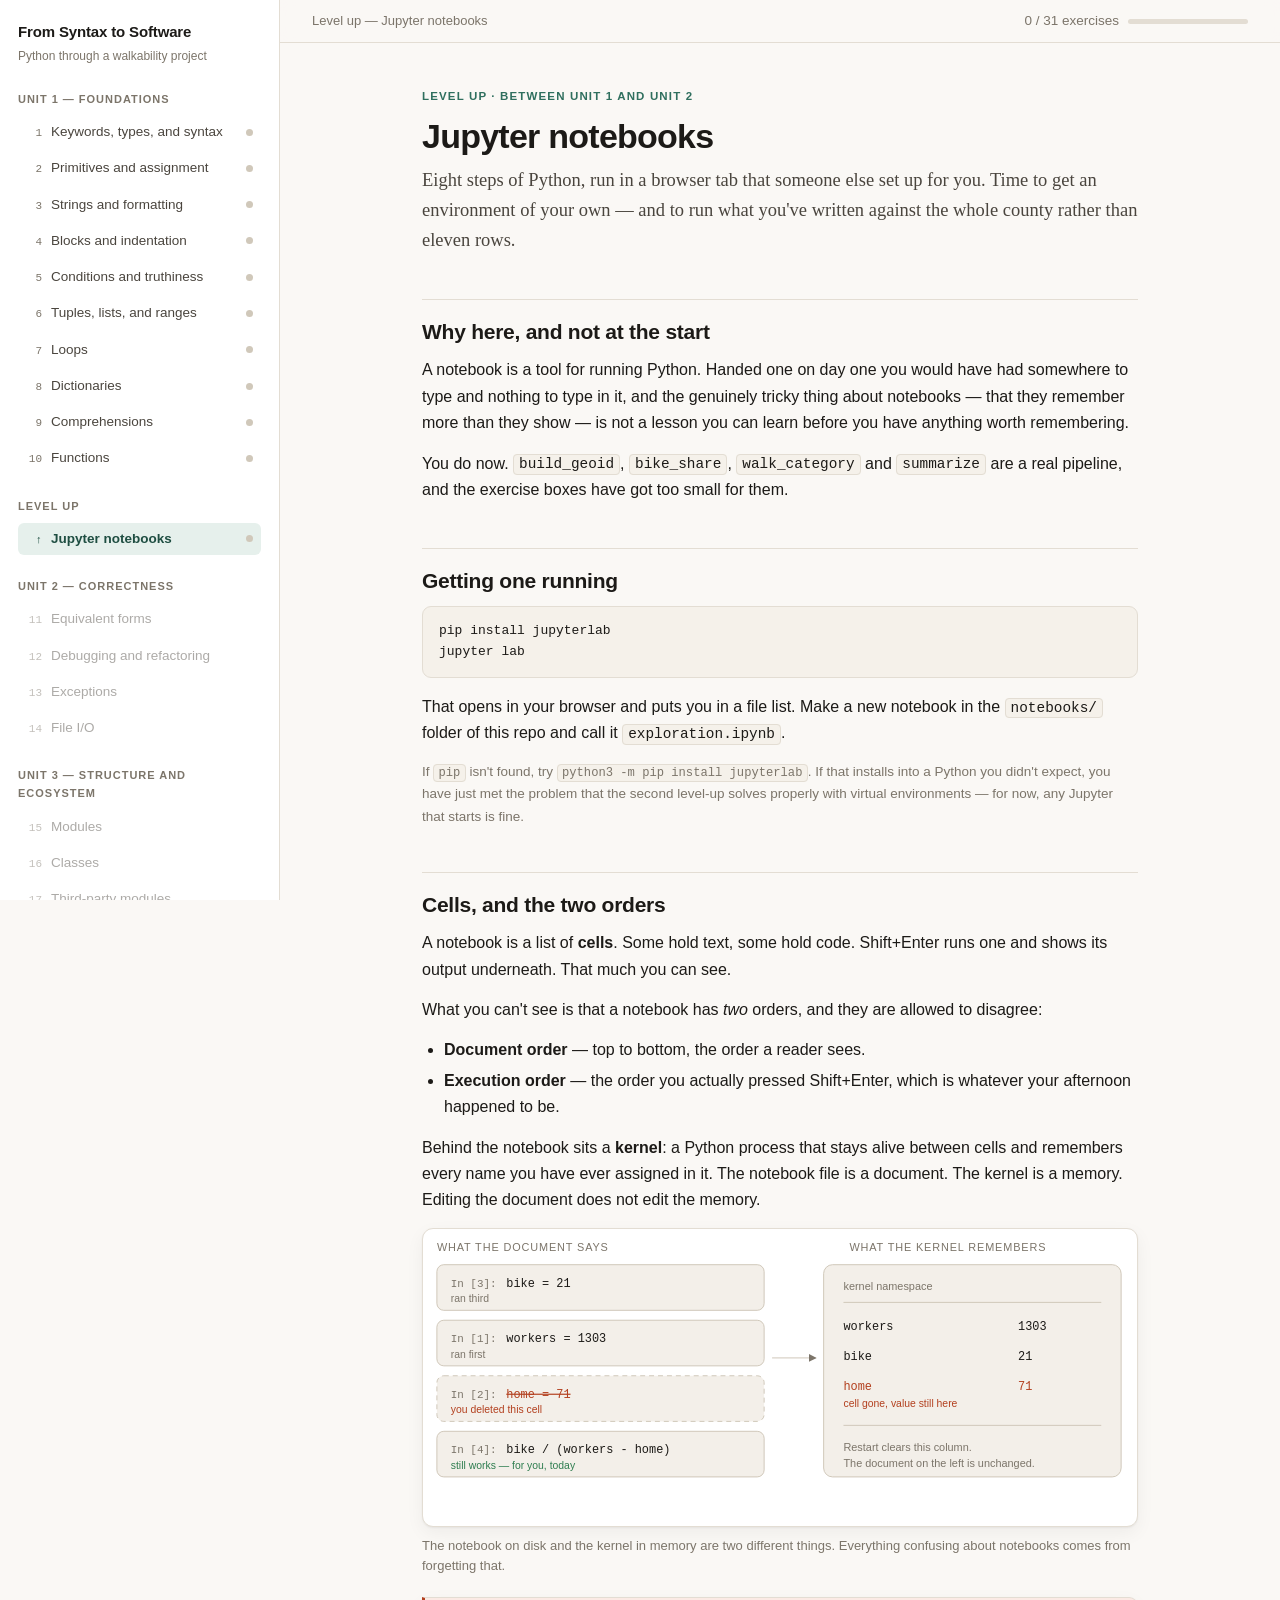
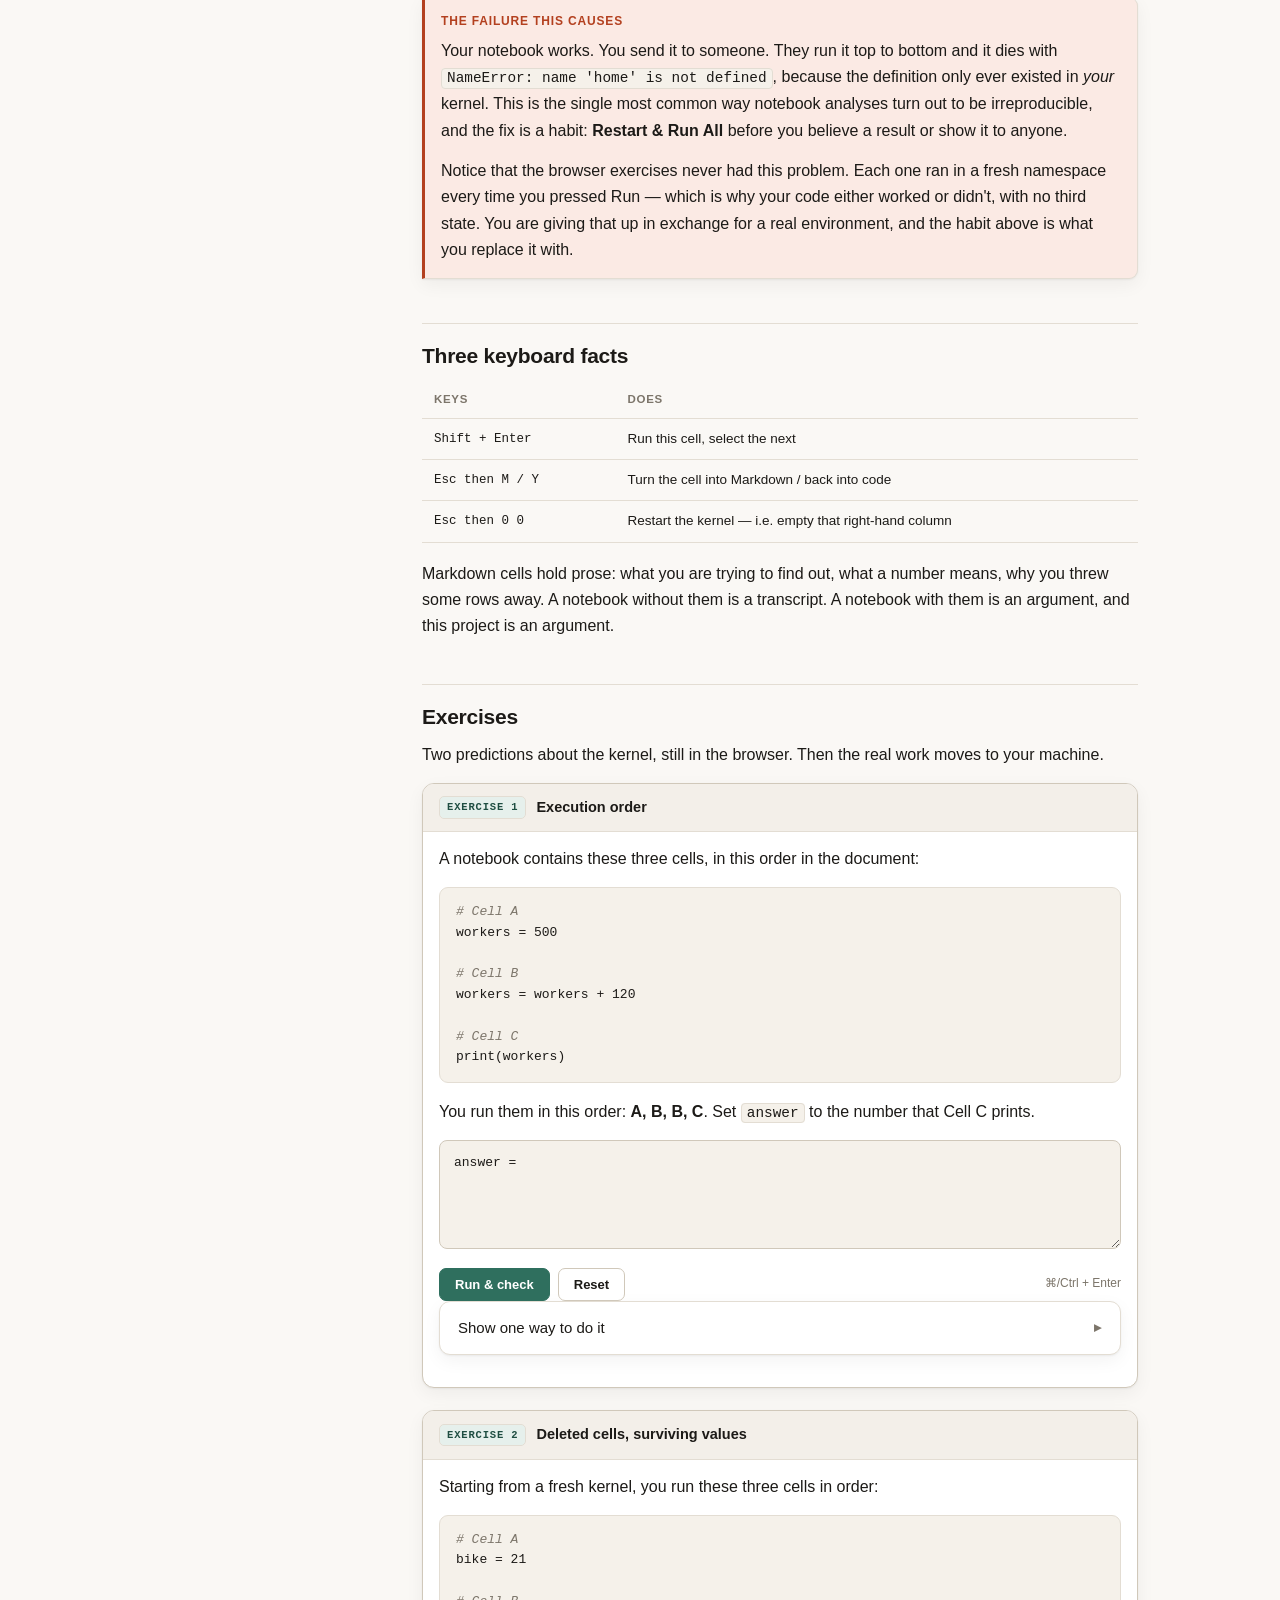
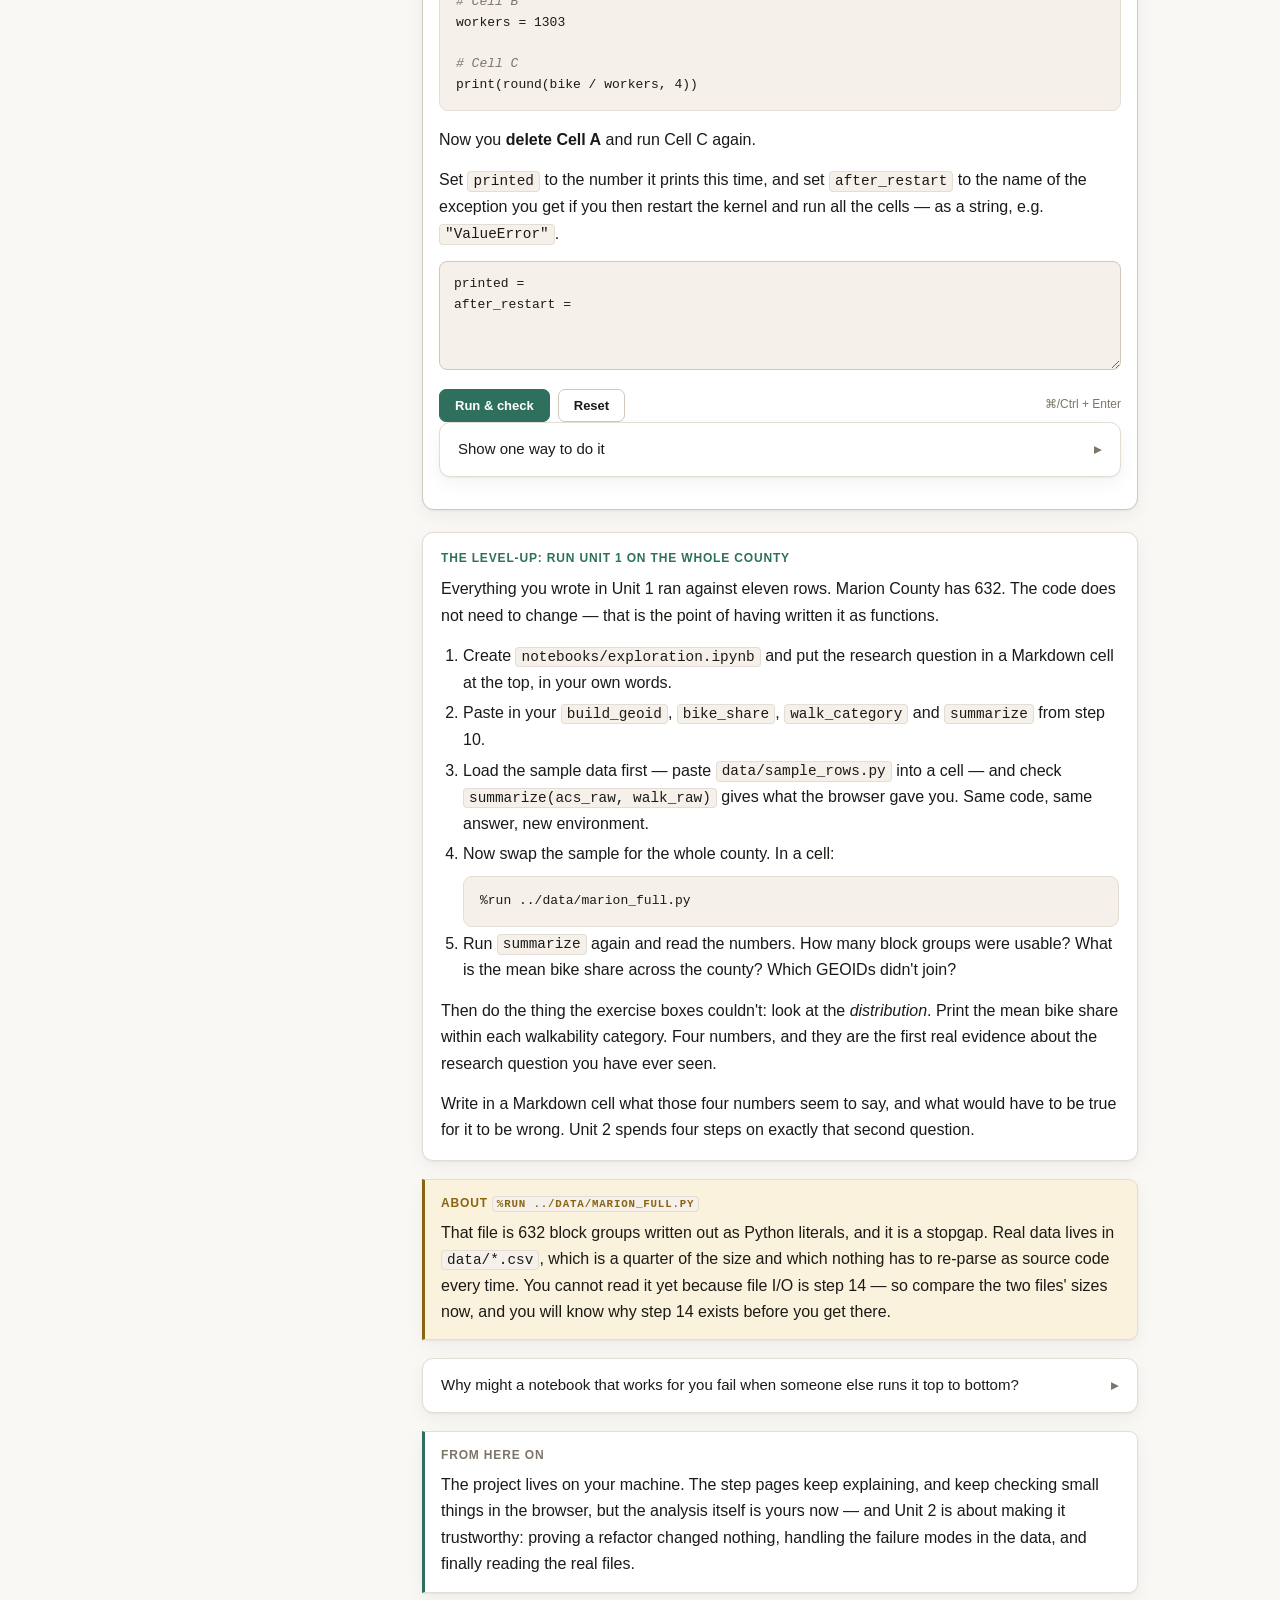
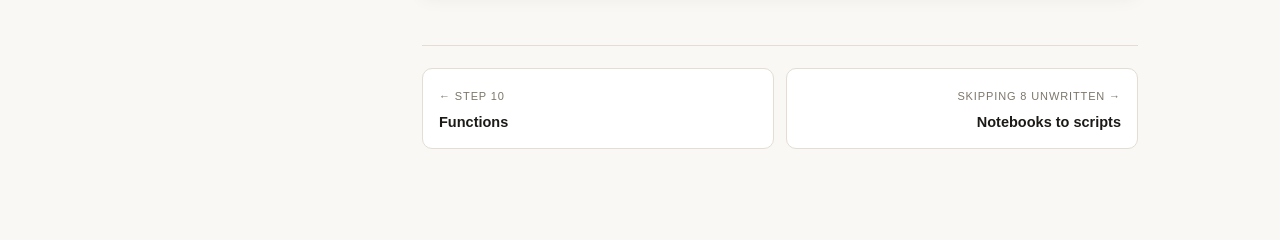
==== steps/interlude-jupyter.html @ 18510eaa "Step 3: diagram first, descriptions as a colour-coded list The diagram now comes straight after the " ====
<!doctype html>
<html lang="en">
<head>
<meta charset="utf-8">
<meta name="viewport" content="width=device-width,initial-scale=1">
<title>Level up — Jupyter notebooks</title>
<link rel="stylesheet" href="../assets/course.css?v=05c68d00">
</head>
<body>
<div class="shell">
  <div id="sidebar"></div>
  <div class="main">
    <div id="topbar"></div>
    <div class="wrap">

      <p class="eyebrow">Level up · Between Unit 1 and Unit 2</p>
      <h1>Jupyter notebooks</h1>
      <p class="lede">Eight steps of Python, run in a browser tab that someone
      else set up for you. Time to get an environment of your own — and to run
      what you've written against the whole county rather than eleven rows.</p>

      <h2>Why here, and not at the start</h2>
      <p>A notebook is a tool for running Python. Handed one on day one you
      would have had somewhere to type and nothing to type in it, and the
      genuinely tricky thing about notebooks — that they remember more than
      they show — is not a lesson you can learn before you have anything worth
      remembering.</p>
      <p>You do now. <code>build_geoid</code>, <code>bike_share</code>,
      <code>walk_category</code> and <code>summarize</code> are a real pipeline,
      and the exercise boxes have got too small for them.</p>

      <h2>Getting one running</h2>
<pre>pip install jupyterlab
jupyter lab</pre>
      <p>That opens in your browser and puts you in a file list. Make a new
      notebook in the <code>notebooks/</code> folder of this repo and call it
      <code>exploration.ipynb</code>.</p>
      <p class="small">If <code>pip</code> isn't found, try <code>python3 -m pip
      install jupyterlab</code>. If that installs into a Python you didn't
      expect, you have just met the problem that the
      second level-up solves properly with virtual environments — for now, any Jupyter that starts is fine.</p>

      <h2>Cells, and the two orders</h2>
      <p>A notebook is a list of <b>cells</b>. Some hold text, some hold code.
      Shift+Enter runs one and shows its output underneath. That much you can
      see.</p>
      <p>What you can't see is that a notebook has <em>two</em> orders, and
      they are allowed to disagree:</p>
      <ul>
        <li><b>Document order</b> — top to bottom, the order a reader sees.</li>
        <li><b>Execution order</b> — the order you actually pressed
        Shift+Enter, which is whatever your afternoon happened to be.</li>
      </ul>
      <p>Behind the notebook sits a <b>kernel</b>: a Python process that stays
      alive between cells and remembers every name you have ever assigned in
      it. The notebook file is a document. The kernel is a memory. Editing the
      document does not edit the memory.</p>

      <figure>
        <svg viewBox="0 0 720 300" role="img" aria-label="A notebook's document order on the left and the kernel's memory on the right; deleting a cell leaves its variable in memory.">
          <text x="14" y="22" class="svg-muted" style="font-size:11px; letter-spacing:.08em">WHAT THE DOCUMENT SAYS</text>
          <text x="430" y="22" class="svg-muted" style="font-size:11px; letter-spacing:.08em">WHAT THE KERNEL REMEMBERS</text>

          <rect class="svg-box" x="14" y="36" width="330" height="46" rx="7"/>
          <text x="28" y="58" class="svg-muted mono" style="font-size:11px">In [3]:</text>
          <text x="84" y="58" class="svg-ink mono">bike = 21</text>
          <text x="28" y="74" class="svg-muted" style="font-size:10.5px">ran third</text>

          <rect class="svg-box" x="14" y="92" width="330" height="46" rx="7"/>
          <text x="28" y="114" class="svg-muted mono" style="font-size:11px">In [1]:</text>
          <text x="84" y="114" class="svg-ink mono">workers = 1303</text>
          <text x="28" y="130" class="svg-muted" style="font-size:10.5px">ran first</text>

          <rect class="svg-box" x="14" y="148" width="330" height="46" rx="7" stroke-dasharray="5 4"/>
          <text x="28" y="170" class="svg-muted mono" style="font-size:11px">In [2]:</text>
          <text x="84" y="170" class="svg-bad mono" style="text-decoration:line-through">home = 71</text>
          <text x="28" y="186" class="svg-bad" style="font-size:10.5px">you deleted this cell</text>

          <rect class="svg-box" x="14" y="204" width="330" height="46" rx="7"/>
          <text x="28" y="226" class="svg-muted mono" style="font-size:11px">In [4]:</text>
          <text x="84" y="226" class="svg-ink mono">bike / (workers - home)</text>
          <text x="28" y="242" class="svg-ok" style="font-size:10.5px">still works — for you, today</text>

          <path class="svg-line" d="M352 130 h44" marker-end="url(#a1)"/>
          <defs><marker id="a1" markerWidth="8" markerHeight="8" refX="7" refY="4" orient="auto">
            <path d="M0 0 L8 4 L0 8 z" class="svg-muted"/></marker></defs>

          <rect class="svg-box" x="404" y="36" width="300" height="214" rx="9"/>
          <text x="424" y="62" class="svg-muted" style="font-size:11px">kernel namespace</text>
          <line x1="424" y1="74" x2="684" y2="74" class="svg-line"/>
          <text x="424" y="102" class="svg-ink mono">workers</text><text x="600" y="102" class="svg-ink mono">1303</text>
          <text x="424" y="132" class="svg-ink mono">bike</text><text x="600" y="132" class="svg-ink mono">21</text>
          <text x="424" y="162" class="svg-bad mono">home</text><text x="600" y="162" class="svg-bad mono">71</text>
          <text x="424" y="180" class="svg-bad" style="font-size:10.5px">cell gone, value still here</text>
          <line x1="424" y1="198" x2="684" y2="198" class="svg-line"/>
          <text x="424" y="224" class="svg-muted" style="font-size:11px">Restart clears this column.</text>
          <text x="424" y="240" class="svg-muted" style="font-size:11px">The document on the left is unchanged.</text>
        </svg>
        <figcaption>The notebook on disk and the kernel in memory are two
        different things. Everything confusing about notebooks comes from
        forgetting that.</figcaption>
      </figure>

      <div class="note trap">
        <h4>The failure this causes</h4>
        <p>Your notebook works. You send it to someone. They run it top to
        bottom and it dies with <code>NameError: name 'home' is not
        defined</code>, because the definition only ever existed in
        <em>your</em> kernel. This is the single most common way notebook
        analyses turn out to be irreproducible, and the fix is a habit:
        <b>Restart &amp; Run All</b> before you believe a result or show it to
        anyone.</p>
        <p style="margin-bottom:0">Notice that the browser exercises never had
        this problem. Each one ran in a fresh namespace every time you pressed
        Run — which is why your code either worked or didn't, with no third
        state. You are giving that up in exchange for a real environment, and
        the habit above is what you replace it with.</p>
      </div>

      <h2>Three keyboard facts</h2>
      <div class="tablewrap">
      <table>
        <thead><tr><th>Keys</th><th>Does</th></tr></thead>
        <tbody>
          <tr><td class="mono">Shift + Enter</td><td>Run this cell, select the next</td></tr>
          <tr><td class="mono">Esc then M / Y</td><td>Turn the cell into Markdown / back into code</td></tr>
          <tr><td class="mono">Esc then 0 0</td><td>Restart the kernel — i.e. empty that right-hand column</td></tr>
        </tbody>
      </table>
      </div>
      <p>Markdown cells hold prose: what you are trying to find out, what a
      number means, why you threw some rows away. A notebook without them is a
      transcript. A notebook with them is an argument, and this project is an
      argument.</p>

      <h2>Exercises</h2>
      <p>Two predictions about the kernel, still in the browser. Then the real
      work moves to your machine.</p>
      <div id="ex1"></div>
      <div id="ex2"></div>

      <div class="project">
        <h4>The level-up: run Unit 1 on the whole county</h4>
        <p>Everything you wrote in Unit 1 ran against eleven rows. Marion County
        has 632. The code does not need to change — that is the point of having
        written it as functions.</p>
        <ol>
          <li>Create <code>notebooks/exploration.ipynb</code> and put the
          research question in a Markdown cell at the top, in your own
          words.</li>
          <li>Paste in your <code>build_geoid</code>, <code>bike_share</code>,
          <code>walk_category</code> and <code>summarize</code> from step 10.</li>
          <li>Load the sample data first — paste
          <code>data/sample_rows.py</code> into a cell — and check
          <code>summarize(acs_raw, walk_raw)</code> gives what the browser
          gave you. Same code, same answer, new environment.</li>
          <li>Now swap the sample for the whole county. In a cell:
          <pre style="margin:8px 0 0">%run ../data/marion_full.py</pre></li>
          <li>Run <code>summarize</code> again and read the numbers. How many
          block groups were usable? What is the mean bike share across the
          county? Which GEOIDs didn't join?</li>
        </ol>
        <p>Then do the thing the exercise boxes couldn't: look at the
        <em>distribution</em>. Print the mean bike share within each
        walkability category. Four numbers, and they are the first real
        evidence about the research question you have ever seen.</p>
        <p style="margin-bottom:0">Write in a Markdown cell what those four
        numbers seem to say, and what would have to be true for it to be
        wrong. Unit 2 spends four steps on exactly that second question.</p>
      </div>

      <div class="note warn">
        <h4>About <code>%run ../data/marion_full.py</code></h4>
        <p>That file is 632 block groups written out as Python literals, and it
        is a stopgap. Real data lives in <code>data/*.csv</code>, which is a
        quarter of the size and which nothing has to re-parse as source code
        every time. You cannot read it yet because file I/O is step 14 — so
        compare the two files' sizes now, and you will know why step 14 exists
        before you get there.</p>
      </div>

      <details class="checkq">
        <summary><span class="q">Why might a notebook that works for you fail when someone else runs it top to bottom?</span></summary>
        <div class="ans">
          <p>Because what makes it work for you is kernel state, not the
          document. Three ways that happens:</p>
          <ul>
            <li>A cell that defined something has been deleted or edited since
            it ran.</li>
            <li>Cells were run out of order, so a later cell depends on a name
            that document order defines after it.</li>
            <li>Something was defined in a cell you never saved, or typed into
            a console attached to the same kernel.</li>
          </ul>
          <p style="margin-bottom:0">The check is mechanical: restart, run all,
          and see whether it survives. If it doesn't, the notebook was never
          really working — you just couldn't tell. Do it now, at the end of
          your first session, because this is exactly when a notebook has
          accumulated the most hidden state.</p>
        </div>
      </details>

      <div class="note">
        <h4>From here on</h4>
        <p>The project lives on your machine. The step pages keep explaining,
        and keep checking small things in the browser, but the analysis itself
        is yours now — and Unit 2 is about making it trustworthy: proving a
        refactor changed nothing, handling the failure modes in the data, and
        finally reading the real files.</p>
      </div>

      <div id="pager"></div>
    </div>
  </div>
</div>

<script src="../assets/nav.js?v=d4755700"></script>
<script src="../assets/runner.js?v=277a066f"></script>
<script>
COURSE.exercise("ex1", {
  id: "int-order", tag: "Exercise 1", title: "Execution order",
  prompt:
    "<p>A notebook contains these three cells, in this order in the document:</p>" +
    "<pre><span class='c'># Cell A</span>\nworkers = 500\n\n<span class='c'># Cell B</span>\nworkers = workers + 120\n\n<span class='c'># Cell C</span>\nprint(workers)</pre>" +
    "<p>You run them in this order: <b>A, B, B, C</b>. Set <code>answer</code> " +
    "to the number that Cell C prints.</p>",
  starter: "answer = ",
  checks: [
    { label: "answer is a whole number",
      code: "expect_type(expect_defined(globals(), 'answer'), int)" },
    { label: "answer matches what Cell C would print",
      code: "expect(answer, 740)" }
  ],
  solution: "answer = 740\n\n# A sets 500. B runs twice, adding 120 each time: 500 -> 620 -> 740.\n# Running a cell twice is not the same as having it twice in the document."
});

COURSE.exercise("ex2", {
  id: "int-state", tag: "Exercise 2", title: "Deleted cells, surviving values",
  prompt:
    "<p>Starting from a fresh kernel, you run these three cells in order:</p>" +
    "<pre><span class='c'># Cell A</span>\nbike = 21\n\n<span class='c'># Cell B</span>\nworkers = 1303\n\n<span class='c'># Cell C</span>\nprint(round(bike / workers, 4))</pre>" +
    "<p>Now you <b>delete Cell A</b> and run Cell C again.</p>" +
    "<p>Set <code>printed</code> to the number it prints this time, and set " +
    "<code>after_restart</code> to the name of the exception you get if you " +
    "then restart the kernel and run all the cells — as a string, e.g. " +
    "<code>\"ValueError\"</code>.</p>",
  starter: "printed = \nafter_restart = ",
  checks: [
    { label: "Cell C still prints its number after the cell is deleted",
      code: "expect_close(expect_defined(globals(), 'printed'), 0.0161, 1e-9)" },
    { label: "after_restart names the right exception",
      code: "expect(expect_defined(globals(), 'after_restart'), 'NameError')" }
  ],
  solution:
    "printed = 0.0161        # 21 / 1303, rounded\nafter_restart = \"NameError\"\n\n" +
    "# Deleting the cell removes the line from the document, not the name from\n" +
    "# the kernel. Restarting empties the kernel, and only then does the\n" +
    "# document have to stand on its own -- which it no longer can."
});
</script>
</body>
</html>
---- assets/course.css ----
/* From Syntax to Software — course styles */

:root{
  --bg:#faf8f5; --surface:#fff; --surface-2:#f3efe9;
  --ink:#1c1a17; --ink-2:#4a453e; --muted:#7c756a;
  --line:#e3ddd3; --line-2:#d0c8ba;
  --accent:#2f6f5e; --accent-2:#1f4e42; --accent-wash:#e6f0ec;
  --ok:#2e7d4f; --ok-wash:#e7f3ec;
  --bad:#b3401f; --bad-wash:#fbeae4;
  --warn:#8a6412; --warn-wash:#fbf2dd;
  --code-bg:#f5f1ea;
  --shadow:0 1px 2px rgba(28,26,23,.05), 0 6px 18px rgba(28,26,23,.05);
  --mono:ui-monospace,SFMono-Regular,"SF Mono",Menlo,Consolas,monospace;
  --sans:ui-sans-serif,-apple-system,BlinkMacSystemFont,"Segoe UI",Inter,sans-serif;
  --serif:ui-serif,Georgia,"Iowan Old Style",serif;
}
@media (prefers-color-scheme:dark){
  :root:not([data-theme="light"]){
    --bg:#16181a; --surface:#1e2124; --surface-2:#262a2e;
    --ink:#e9e6e1; --ink-2:#bdb8b1; --muted:#8b857d;
    --line:#2e3338; --line-2:#3c4249;
    --accent:#6fc0a6; --accent-2:#8fd4bd; --accent-wash:#1d2b28;
    --ok:#6fc08a; --ok-wash:#1b2a21;
    --bad:#e8825f; --bad-wash:#2e1d17;
    --warn:#d9ad52; --warn-wash:#2b2418;
    --code-bg:#181b1e;
    --shadow:0 1px 2px rgba(0,0,0,.3), 0 6px 18px rgba(0,0,0,.25);
  }
}
:root[data-theme="dark"]{
  --bg:#16181a; --surface:#1e2124; --surface-2:#262a2e;
  --ink:#e9e6e1; --ink-2:#bdb8b1; --muted:#8b857d;
  --line:#2e3338; --line-2:#3c4249;
  --accent:#6fc0a6; --accent-2:#8fd4bd; --accent-wash:#1d2b28;
  --ok:#6fc08a; --ok-wash:#1b2a21;
  --bad:#e8825f; --bad-wash:#2e1d17;
  --warn:#d9ad52; --warn-wash:#2b2418;
  --code-bg:#181b1e;
  --shadow:0 1px 2px rgba(0,0,0,.3), 0 6px 18px rgba(0,0,0,.25);
}

*{box-sizing:border-box}
html{scroll-behavior:smooth}
body{
  margin:0; background:var(--bg); color:var(--ink);
  font:16px/1.65 var(--sans);
  -webkit-font-smoothing:antialiased;
}
a{color:var(--accent-2); text-underline-offset:2px}
a:hover{color:var(--accent)}
code{font-family:var(--mono); font-size:.9em}
:not(pre)>code{
  background:var(--code-bg); border:1px solid var(--line);
  padding:.08em .35em; border-radius:4px; white-space:nowrap;
}

/* ---------- shell ---------- */
.shell{display:flex; min-height:100vh}
.sidebar{
  width:280px; flex:0 0 280px; border-right:1px solid var(--line);
  background:var(--surface); padding:22px 18px 40px; position:sticky; top:0;
  height:100vh; overflow-y:auto;
}
.sidebar .brand{display:block; text-decoration:none; color:inherit; margin-bottom:4px}
.sidebar .brand b{display:block; font-size:15px; line-height:1.3; letter-spacing:-.01em}
.sidebar .brand span{font-size:12px; color:var(--muted)}
.unit-label{
  font-size:11px; letter-spacing:.09em; text-transform:uppercase;
  color:var(--muted); margin:22px 0 8px; font-weight:600;
}
.toc{list-style:none; margin:0; padding:0}
.toc a{
  display:flex; gap:9px; align-items:baseline; text-decoration:none;
  color:var(--ink-2); padding:5px 8px; border-radius:6px; font-size:13.5px;
}
.toc a:hover{background:var(--surface-2); color:var(--ink)}
.toc a[aria-current]{background:var(--accent-wash); color:var(--accent-2); font-weight:600}
.toc .n{
  font-family:var(--mono); font-size:11px; color:var(--muted);
  min-width:16px; text-align:right; flex:0 0 auto;
}
.toc a[aria-current] .n{color:var(--accent-2)}
.toc .dot{
  margin-left:auto; width:7px; height:7px; border-radius:50%;
  background:var(--line-2); flex:0 0 auto; align-self:center;
}
.toc .dot.done{background:var(--ok)}
.toc .dot.part{background:var(--warn)}

.main{flex:1; min-width:0; display:flex; flex-direction:column}
.wrap{width:100%; max-width:780px; margin:0 auto; padding:44px 32px 96px}

/* ---------- typography ---------- */
.eyebrow{
  font-size:11.5px; letter-spacing:.1em; text-transform:uppercase;
  color:var(--accent); font-weight:700; margin:0 0 10px;
}
h1{font:600 34px/1.18 var(--sans); letter-spacing:-.022em; margin:0 0 10px}
h2{
  font:600 21px/1.3 var(--sans); letter-spacing:-.012em;
  margin:44px 0 12px; padding-top:18px; border-top:1px solid var(--line);
}
h3{font:600 16px/1.4 var(--sans); margin:28px 0 8px}
.lede{font:400 18.5px/1.6 var(--serif); color:var(--ink-2); margin:0 0 8px}
p{margin:0 0 14px}
ul,ol{margin:0 0 14px; padding-left:22px}
li{margin:4px 0}
.small{font-size:13.5px; color:var(--muted)}

/* ---------- lede as points ---------- */
.lede-points{list-style:none; margin:0 0 8px; padding:0}
.lede-points li{
  font:400 17px/1.5 var(--serif); color:var(--ink-2);
  padding:5px 0 5px 22px; position:relative; margin:0;
}
.lede-points li::before{
  content:""; position:absolute; left:2px; top:14px;
  width:9px; height:2px; background:var(--accent); border-radius:1px;
}

/* ---------- keyword explorer ---------- */
.kwgrid{
  display:grid; grid-template-columns:repeat(auto-fill, minmax(96px, 1fr));
  gap:6px; margin:0 0 14px;
}
.kw{
  font:500 13px/1 var(--mono); padding:10px 6px; text-align:center;
  border:1px solid var(--line); border-radius:7px;
  background:var(--surface); color:var(--ink); cursor:pointer;
}
.kw:hover{border-color:var(--accent); background:var(--surface-2)}
.kw[aria-pressed="true"]{
  background:var(--accent); border-color:var(--accent); color:#fff;
}
.kw.unused{color:var(--muted); background:var(--bg)}
.kw.unused[aria-pressed="true"]{color:#fff; background:var(--muted); border-color:var(--muted)}
.kw-about{
  border:1px solid var(--line); border-left:3px solid var(--accent);
  border-radius:0 9px 9px 0; background:var(--surface);
  padding:14px 16px; box-shadow:var(--shadow); min-height:92px;
}
.kw-about .word{font:600 16px/1.2 var(--mono); color:var(--accent-2); margin:0 0 6px}
.kw-about .what{margin:0 0 6px}
.kw-about .where{font-size:13px; color:var(--muted); margin:0}

/* ---------- code ---------- */
pre{
  background:var(--code-bg); border:1px solid var(--line); border-radius:9px;
  padding:14px 16px; overflow-x:auto; margin:0 0 16px;
  font-family:var(--mono); font-size:13px; line-height:1.6;
}
pre .c{color:var(--muted); font-style:italic}
pre .o{color:var(--bad)}
pre .g{color:var(--ok)}

.tight{margin:0 0 20px; padding-left:19px}
.tight li{margin:2px 0; font-size:14.5px}

/* ---------- callouts ---------- */
.note{
  border:1px solid var(--line); border-left:3px solid var(--accent);
  background:var(--surface); border-radius:0 9px 9px 0;
  padding:14px 16px; margin:0 0 18px; box-shadow:var(--shadow);
}
.note.warn{border-left-color:var(--warn); background:var(--warn-wash)}
.note.trap{border-left-color:var(--bad); background:var(--bad-wash)}
.note h4{
  margin:0 0 6px; font-size:12px; letter-spacing:.07em;
  text-transform:uppercase; color:var(--muted);
}
.note.warn h4{color:var(--warn)} .note.trap h4{color:var(--bad)}
.note :last-child{margin-bottom:0}

/* ---------- colour-coded parts list ---------- */
.parts{list-style:none; margin:0 0 18px; padding:0; display:grid; gap:8px}
.parts li{display:flex; gap:12px; align-items:baseline; font-size:14.5px}
.parts .k{
  flex:0 0 92px; font:700 13px/1.5 var(--mono); letter-spacing:.01em;
}
.parts .k.v{color:var(--accent)}
.parts .k.d{color:var(--bad)}
.parts .k.m{color:var(--warn)}
.parts .k.a{color:var(--ok)}
@media (max-width:520px){
  .parts li{display:block}
  .parts .k{display:block; margin-bottom:1px}
}

/* ---------- premise block ---------- */
.premise{
  border-left:3px solid var(--accent); padding:4px 0 4px 18px;
  margin:0 0 20px;
}
.premise p{margin:9px 0; display:flex; gap:14px; align-items:baseline}
.premise .lbl{
  flex:0 0 66px; font:700 10.5px/1.6 var(--mono); letter-spacing:.09em;
  text-transform:uppercase; color:var(--accent);
}
.premise p:last-child .lbl{color:var(--ink-2)}

/* ---------- project + check blocks ---------- */
.project,.checkq{
  border:1px solid var(--line); border-radius:11px; background:var(--surface);
  padding:16px 18px; margin:0 0 18px; box-shadow:var(--shadow);
}
.project>h4,.checkq>summary{
  margin:0 0 8px; font-size:12px; letter-spacing:.07em;
  text-transform:uppercase; color:var(--accent); font-weight:700;
}
.checkq{padding:0}
.checkq>summary{
  cursor:pointer; padding:14px 18px; margin:0; list-style:none;
  display:flex; justify-content:space-between; align-items:center; gap:12px;
}
.checkq>summary::-webkit-details-marker{display:none}
.checkq>summary::after{content:"▸"; color:var(--muted); font-size:14px}
.checkq[open]>summary::after{content:"▾"}
.checkq>summary .q{
  text-transform:none; letter-spacing:0; color:var(--ink);
  font-size:15px; font-weight:500;
}
.checkq .ans{padding:0 18px 16px; border-top:1px solid var(--line); margin-top:2px}
.checkq .ans p:first-child{margin-top:14px}

/* ---------- exercises ---------- */
.ex{
  border:1px solid var(--line-2); border-radius:12px; background:var(--surface);
  margin:0 0 22px; overflow:hidden; box-shadow:var(--shadow);
}
.ex.passed{border-color:var(--ok)}
.ex-head{
  display:flex; align-items:center; gap:10px; padding:12px 16px;
  background:var(--surface-2); border-bottom:1px solid var(--line);
}
.ex-head .tag{
  font:700 10.5px/1 var(--mono); letter-spacing:.08em; text-transform:uppercase;
  color:var(--accent-2); background:var(--accent-wash);
  padding:5px 7px; border-radius:5px; border:1px solid var(--line);
}
.ex-head .ttl{font-weight:600; font-size:14.5px}
.ex-head .state{margin-left:auto; font-size:12px; color:var(--muted)}
.ex.passed .ex-head .state{color:var(--ok); font-weight:600}
.ex-body{padding:14px 16px}
.ex-body>p:first-child{margin-top:0}
.ex textarea{
  width:100%; border:1px solid var(--line-2); border-radius:8px;
  background:var(--code-bg); color:var(--ink); padding:12px 14px;
  font-family:var(--mono); font-size:13px; line-height:1.6;
  resize:vertical; min-height:96px; tab-size:4;
}
.ex textarea:focus{outline:2px solid var(--accent); outline-offset:-1px}
.ex-bar{display:flex; gap:8px; align-items:center; margin-top:10px; flex-wrap:wrap}
button{
  font:600 13px/1 var(--sans); padding:9px 15px; border-radius:7px;
  border:1px solid var(--line-2); background:var(--surface); color:var(--ink);
  cursor:pointer;
}
button:hover{background:var(--surface-2)}
button.primary{background:var(--accent); border-color:var(--accent); color:#fff}
button.primary:hover{background:var(--accent-2)}
button:disabled{opacity:.5; cursor:default}
.ex-bar .hint{font-size:12px; color:var(--muted); margin-left:auto}

.out{margin-top:12px; display:none}
.out.show{display:block}
.out pre{margin:0 0 10px; font-size:12.5px; background:var(--code-bg)}
.out pre.err{border-color:var(--bad); background:var(--bad-wash); color:var(--bad)}
.checks{list-style:none; margin:0; padding:0; display:grid; gap:6px}
.checks li{
  display:flex; gap:9px; align-items:flex-start; font-size:13px;
  padding:9px 11px; border-radius:7px; border:1px solid var(--line);
}
.checks li.ok{background:var(--ok-wash); border-color:var(--ok)}
.checks li.no{background:var(--bad-wash); border-color:var(--bad)}
.checks .mark{font-family:var(--mono); font-weight:700; flex:0 0 auto}
.checks li.ok .mark{color:var(--ok)} .checks li.no .mark{color:var(--bad)}
.checks .detail{
  display:block; font-family:var(--mono); font-size:12px;
  color:var(--ink-2); margin-top:4px; white-space:pre-wrap; word-break:break-word;
}

/* ---------- inline quiz ---------- */
.quiz{
  border:1px solid var(--line-2); border-radius:12px; background:var(--surface);
  margin:0 0 22px; overflow:hidden; box-shadow:var(--shadow);
}
.quiz.correct{border-color:var(--ok); box-shadow:0 0 0 1px var(--ok), var(--shadow)}
.quiz-head{
  display:flex; align-items:center; gap:10px; padding:12px 16px;
  background:var(--surface-2); border-bottom:1px solid var(--line);
}
.quiz-head .tag{
  font:700 10.5px/1 var(--mono); letter-spacing:.08em; text-transform:uppercase;
  color:var(--accent-2); background:var(--accent-wash);
  padding:5px 7px; border-radius:5px; border:1px solid var(--line);
}
.quiz-head .ttl{font-weight:600; font-size:14.5px}
.quiz-body{padding:14px 16px}
.quiz-body>p:first-child{margin-top:0}
.quiz-body pre{margin:0 0 12px}
.quiz-cols{display:grid; grid-template-columns:1fr 1fr; gap:26px; margin:0 0 4px}
.quiz-cols pre{margin:0}
.quiz-part .lab{
  font:700 10.5px/1 var(--mono); letter-spacing:.09em; text-transform:uppercase;
  color:var(--muted); margin:0 0 7px;
}
.quiz-part{min-width:0}
.quiz-part .ask{font-size:13.5px; font-weight:600; margin:14px 0 9px}
.quiz-opts{display:grid; gap:8px; margin:0}
.quiz-opt[aria-pressed="true"]{border-color:var(--accent); background:var(--accent-wash)}
.quiz-opt[aria-pressed="true"] .mark{color:var(--accent-2)}
.quiz-bar{
  display:flex; align-items:center; gap:14px; flex-wrap:wrap;
  margin-top:20px; padding-top:16px; border-top:1px solid var(--line);
}
.quiz-bar button{flex:0 0 auto}
.quiz-bar .hint{flex:1 1 140px; min-width:0; font-size:12.5px; color:var(--muted)}
.part-note{
  margin:10px 0 0; padding:10px 12px; border-radius:7px; font-size:13px;
  border:1px solid var(--line-2); background:var(--surface-2);
}
.part-note.nudge{background:var(--warn-wash); border-color:var(--warn)}
.part-note.answer{background:var(--ok-wash); border-color:var(--ok)}
.part-note :last-child{margin-bottom:0}

/* highlighted lines in a revealed snippet */
pre .ln{display:block}
pre .ln.hl{
  background:var(--warn-wash); box-shadow:inset 3px 0 var(--warn);
  margin:0 -16px; padding:0 13px;
}
.quiz-opt{
  display:flex; align-items:baseline; gap:11px;
  text-align:left; padding:10px 13px; font:400 14px/1.45 var(--sans);
  border:1px solid var(--line-2); border-radius:8px;
  background:var(--surface); color:var(--ink); cursor:pointer; width:100%;
}
.quiz-opt:hover:not(:disabled){border-color:var(--accent); background:var(--surface-2)}
.quiz-opt .mark{
  flex:0 0 auto; width:15px; text-align:center;
  font:700 11.5px/1.5 var(--mono); color:var(--muted);
}
.quiz-opt.right{background:var(--ok-wash); border-color:var(--ok)}
.quiz-opt.right .mark{color:var(--ok)}
.quiz-opt.wrong{background:var(--bad-wash); border-color:var(--bad)}
.quiz-opt.wrong .mark{color:var(--bad)}
.quiz-opt:disabled{cursor:default; opacity:1}
.quiz-opt.faded:disabled{opacity:.45}
.quiz-why{
  margin:14px 0 0; padding:12px 14px; border-radius:8px;
  background:var(--surface-2); border:1px solid var(--line); font-size:14px;
}
.quiz-why .verdict{
  margin:0 0 8px; font:700 14px/1.2 var(--sans); color:var(--ok);
  letter-spacing:.01em;
}
.quiz-why :last-child{margin-bottom:0}
@media (max-width:640px){ .quiz-cols{grid-template-columns:1fr; gap:30px} }

/* ---------- diagrams ---------- */
figure{margin:0 0 22px}
figure svg{
  display:block; width:100%; height:auto;
  background:var(--surface); border:1px solid var(--line);
  border-radius:11px; box-shadow:var(--shadow);
}
figcaption{font-size:13px; color:var(--muted); margin-top:9px; line-height:1.5}
.svg-ink{fill:var(--ink)} .svg-muted{fill:var(--muted)} .svg-accent{fill:var(--accent)}
.svg-bad{fill:var(--bad)} .svg-ok{fill:var(--ok)}
.svg-line{stroke:var(--line-2); fill:none}
.svg-box{fill:var(--surface-2); stroke:var(--line-2)}
text{font-family:var(--sans); font-size:12px}
text.mono{font-family:var(--mono)}

/* ---------- tables ---------- */
.tablewrap{overflow-x:auto; margin:0 0 18px}
table{border-collapse:collapse; width:100%; font-size:13.5px}
th,td{text-align:left; padding:9px 12px; border-bottom:1px solid var(--line)}
th{font-size:11.5px; letter-spacing:.06em; text-transform:uppercase; color:var(--muted)}
tbody tr:hover{background:var(--surface-2)}
td.mono,th.mono{font-family:var(--mono); font-size:12.5px}

/* ---------- footer nav ---------- */
.pager{display:flex; gap:12px; margin-top:52px; padding-top:22px; border-top:1px solid var(--line)}
.pager a{
  flex:1; text-decoration:none; color:inherit; border:1px solid var(--line);
  border-radius:10px; padding:13px 16px; background:var(--surface);
}
.pager a:hover{border-color:var(--accent); background:var(--surface-2)}
.pager .dir{font-size:11px; letter-spacing:.08em; text-transform:uppercase; color:var(--muted)}
.pager .t{font-weight:600; font-size:14.5px; margin-top:3px; display:block}
.pager .next{text-align:right}

/* ---------- topbar ---------- */
.topbar{
  position:sticky; top:0; z-index:5; display:flex; align-items:center; gap:14px;
  padding:10px 32px; border-bottom:1px solid var(--line);
  background:color-mix(in srgb, var(--bg) 88%, transparent);
  backdrop-filter:blur(8px); font-size:13px; color:var(--muted);
}
.topbar .prog{margin-left:auto; display:flex; align-items:center; gap:9px}
.bar{width:120px; height:5px; border-radius:3px; background:var(--line); overflow:hidden}
.bar i{display:block; height:100%; background:var(--accent); width:0; transition:width .3s}
.menu-btn{display:none}

@media (max-width:900px){
  .shell{display:block}
  .sidebar{
    position:static; width:auto; height:auto; border-right:0;
    border-bottom:1px solid var(--line); display:none; padding:16px 20px 24px;
  }
  .sidebar.open{display:block}
  .menu-btn{display:inline-block}
  .wrap{padding:28px 20px 72px}
  .topbar{padding:10px 20px}
  h1{font-size:27px}
  .pager{flex-direction:column}
}
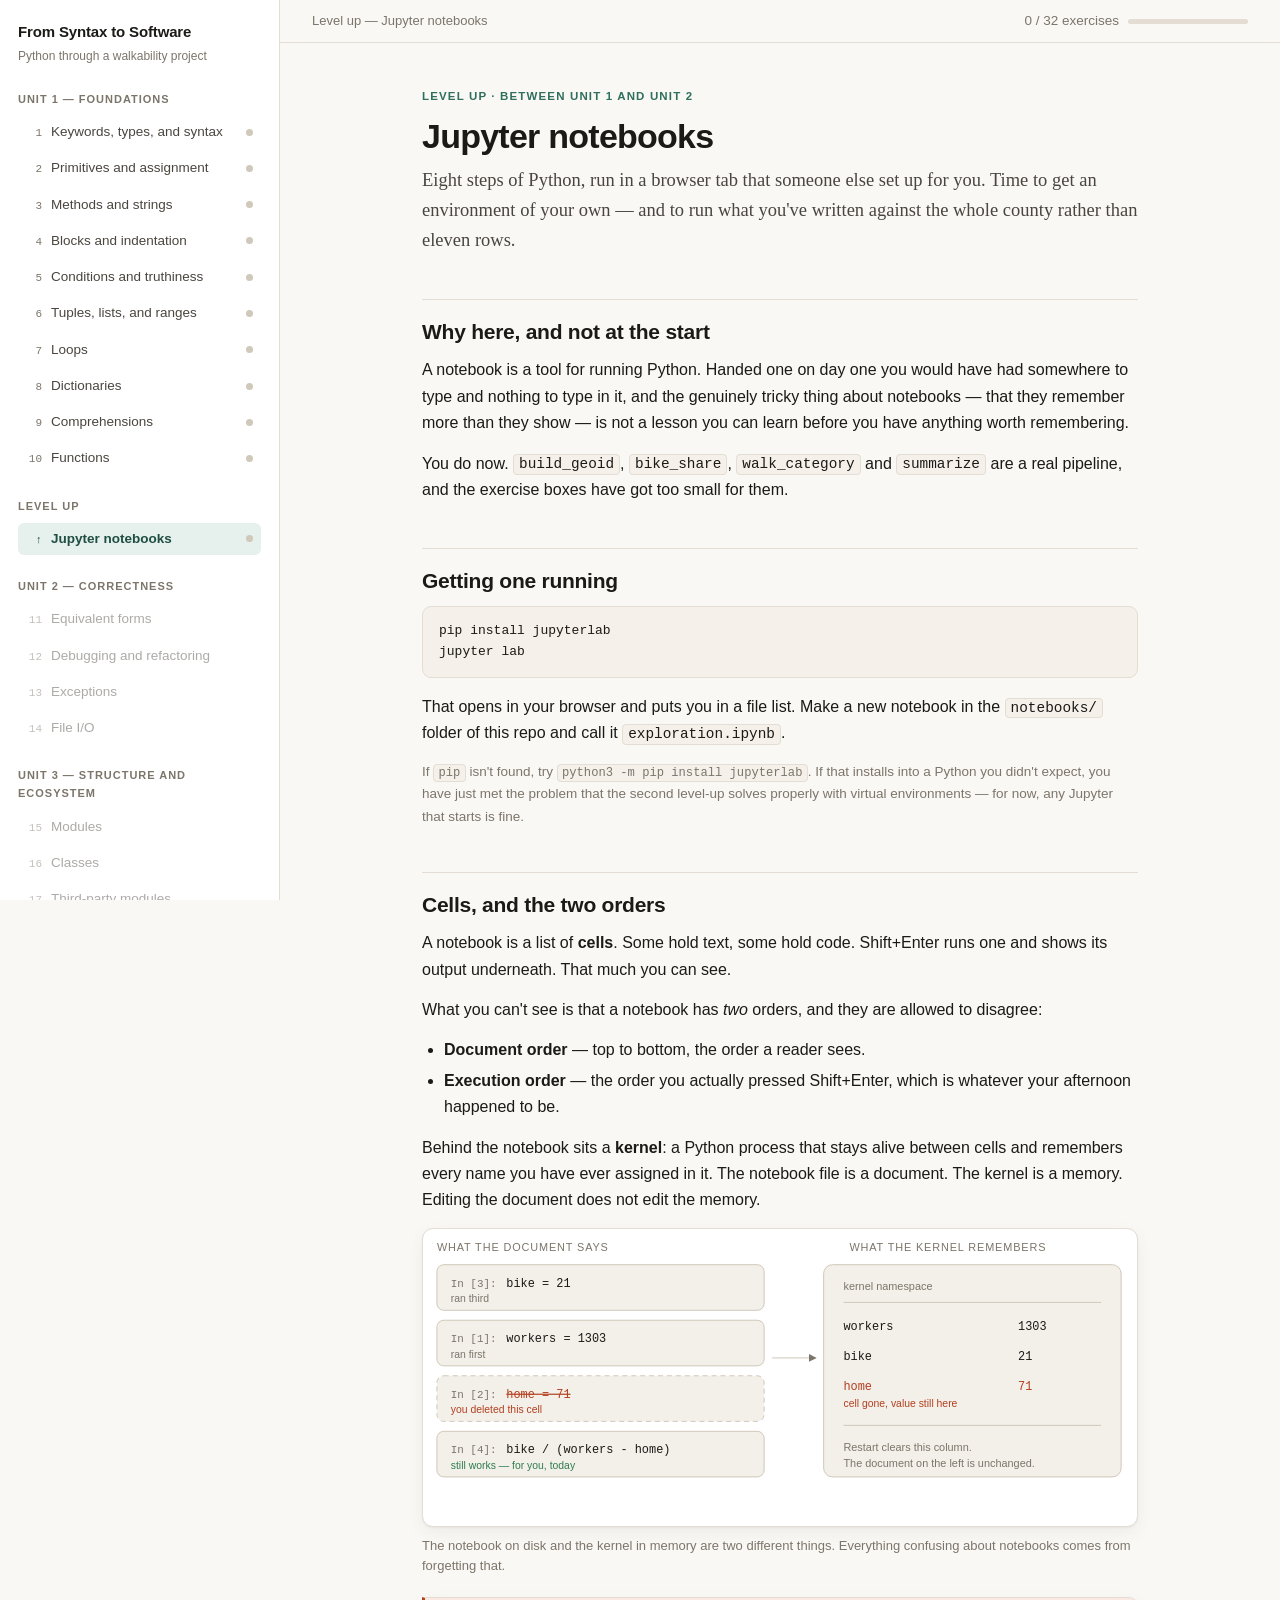
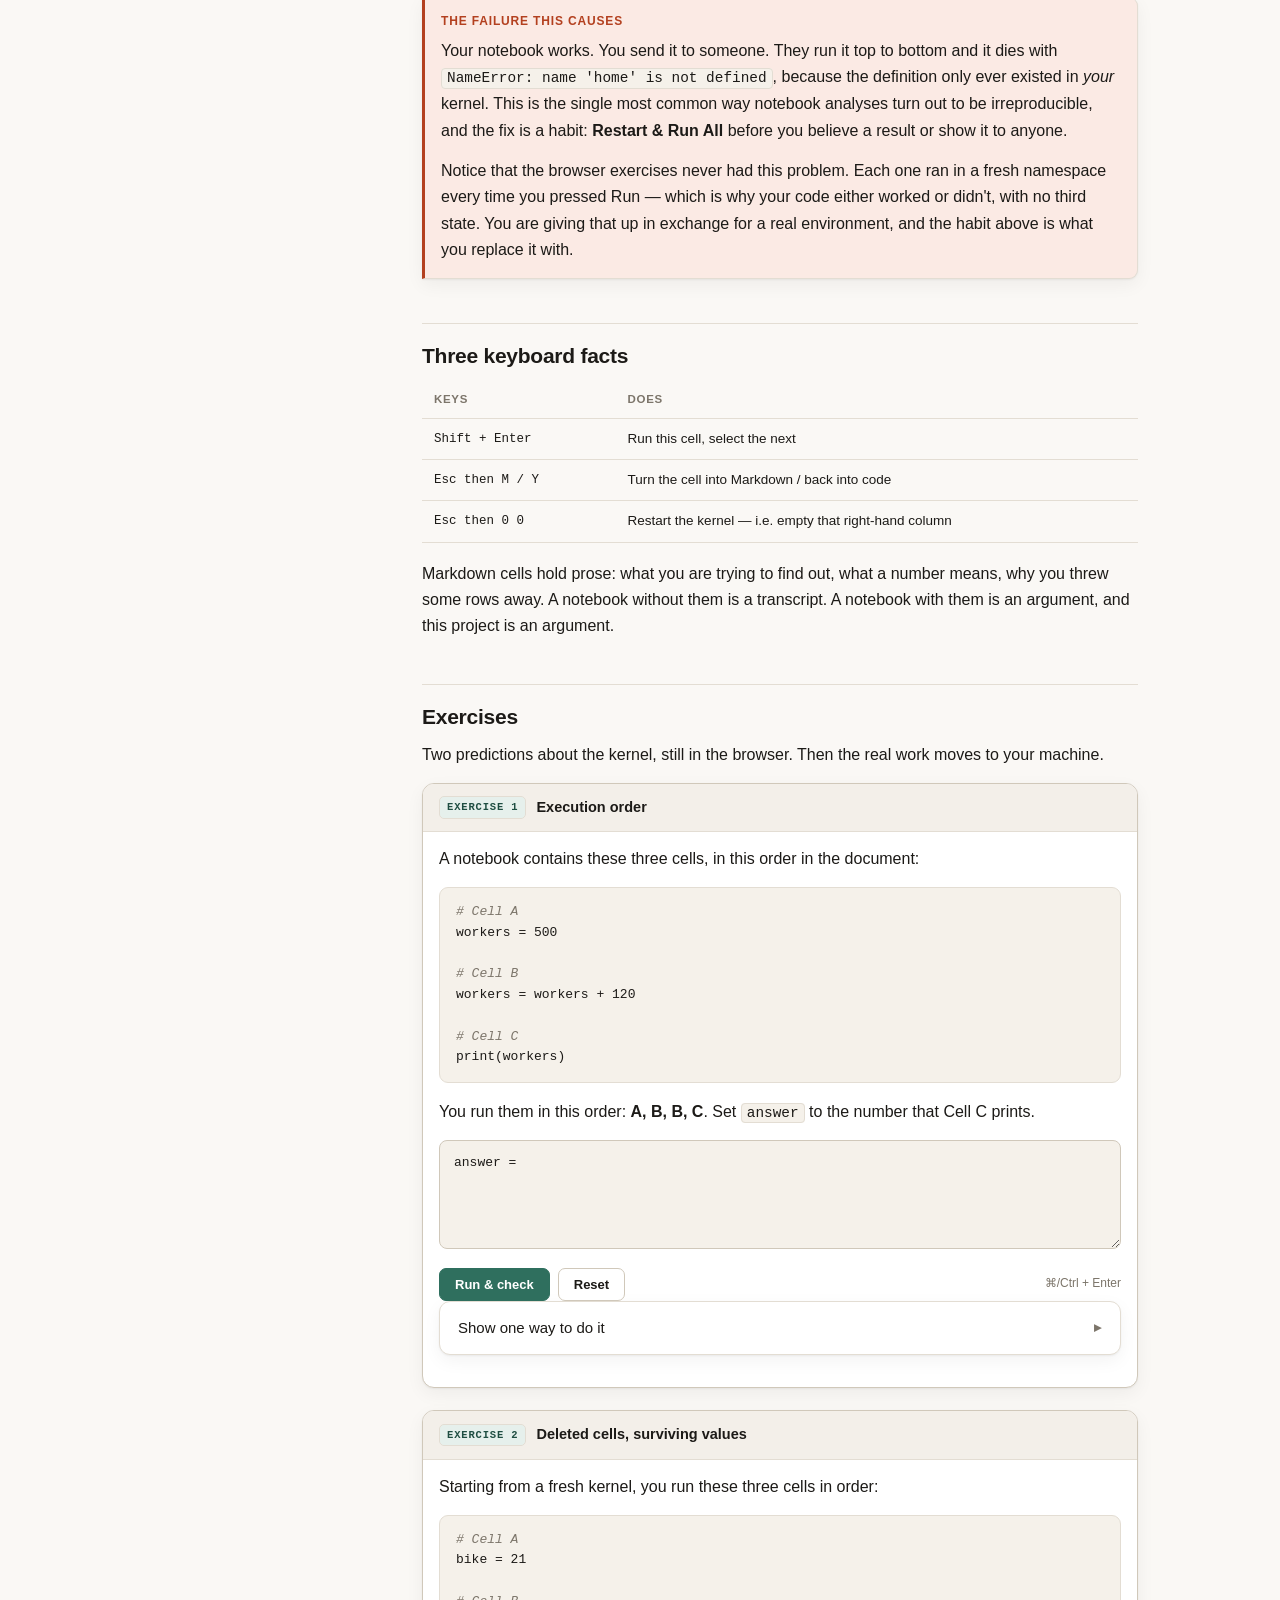
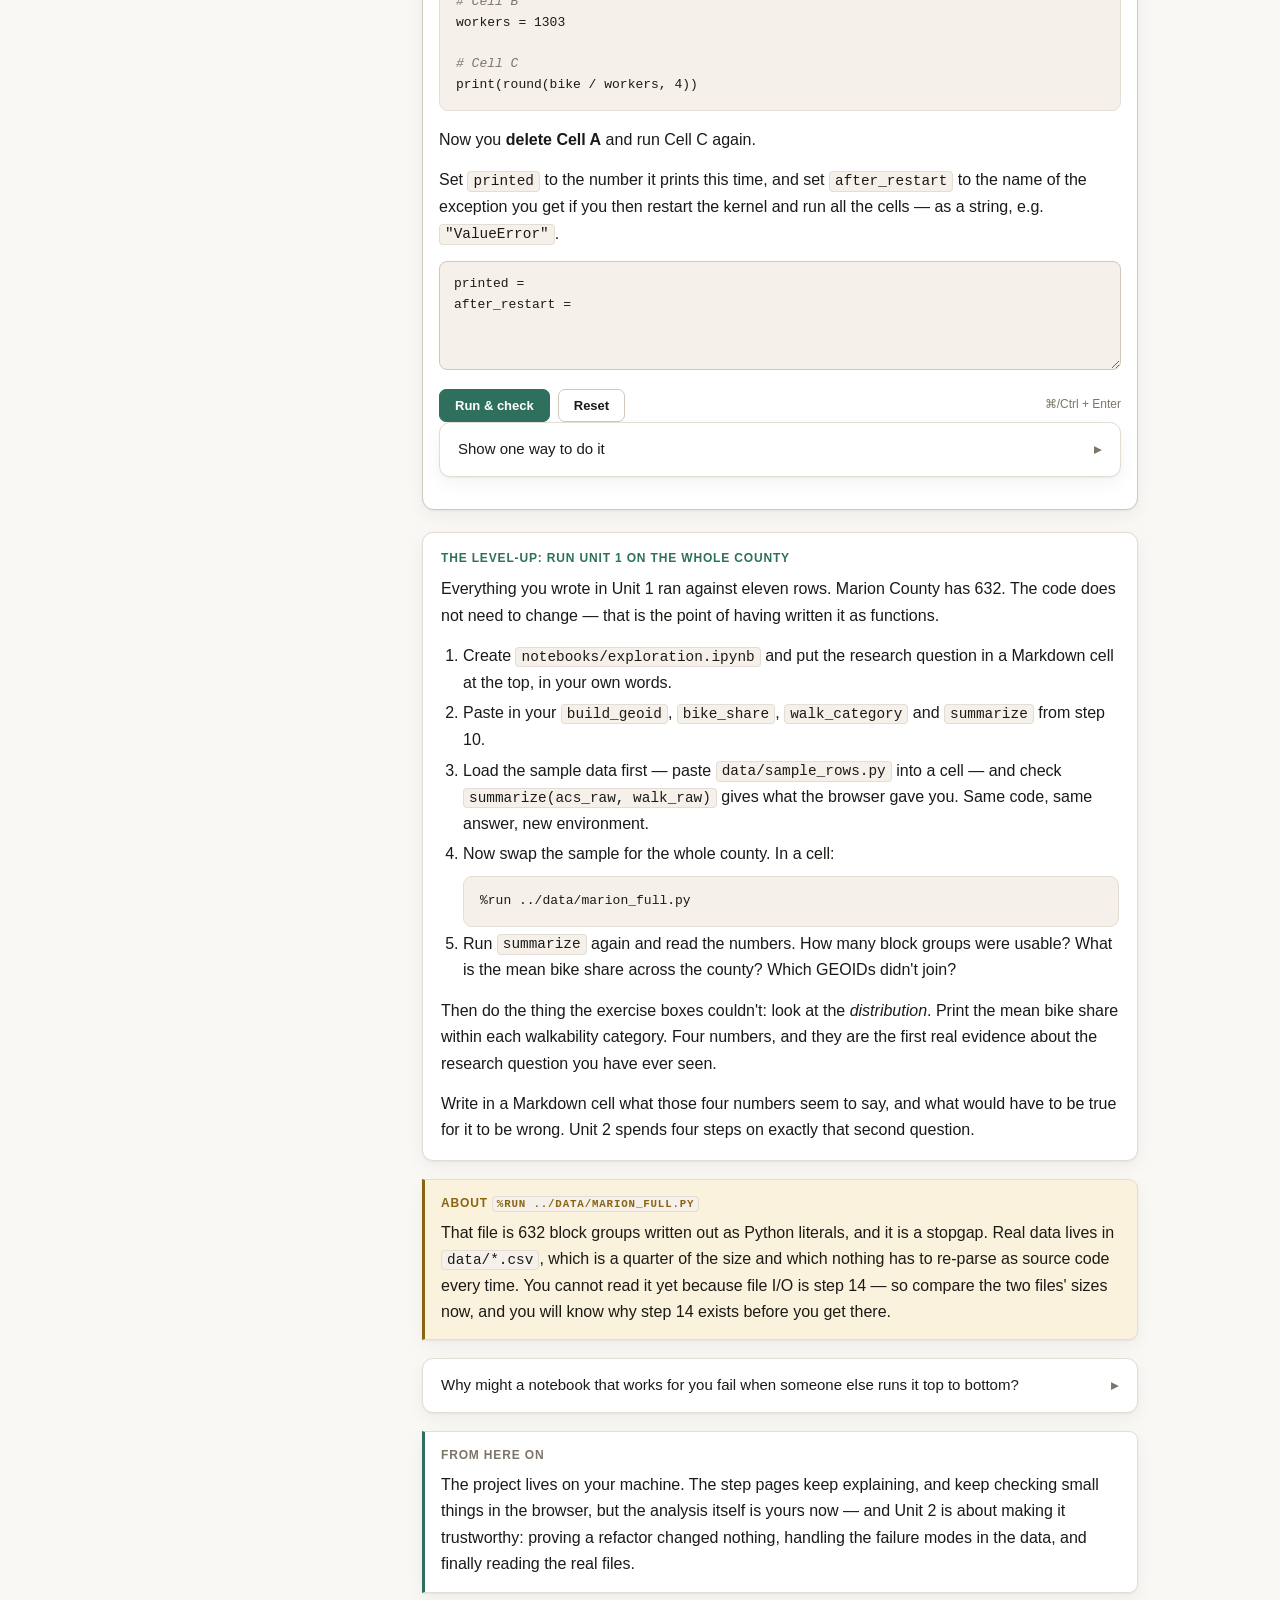
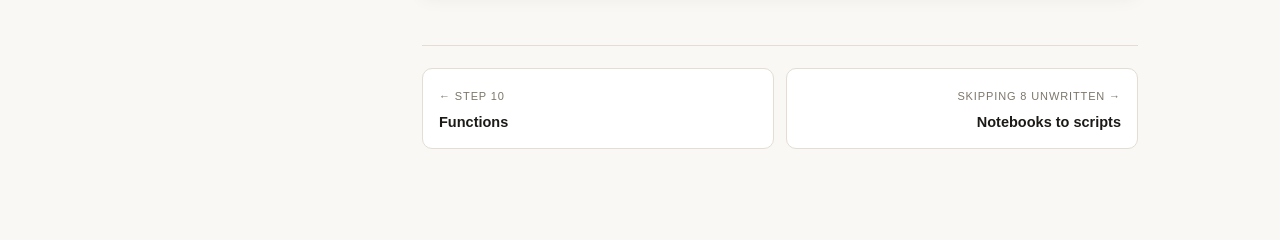
==== commit 1b2bd25e: "Step 3 becomes "Methods and strings", with somewhere to use them The title said "Strings and formatt" ====
--- a/steps/interlude-jupyter.html
+++ b/steps/interlude-jupyter.html
@@ -214,7 +214,7 @@
   </div>
 </div>
 
-<script src="../assets/nav.js?v=d4755700"></script>
+<script src="../assets/nav.js?v=0748a261"></script>
 <script src="../assets/runner.js?v=277a066f"></script>
 <script>
 COURSE.exercise("ex1", {
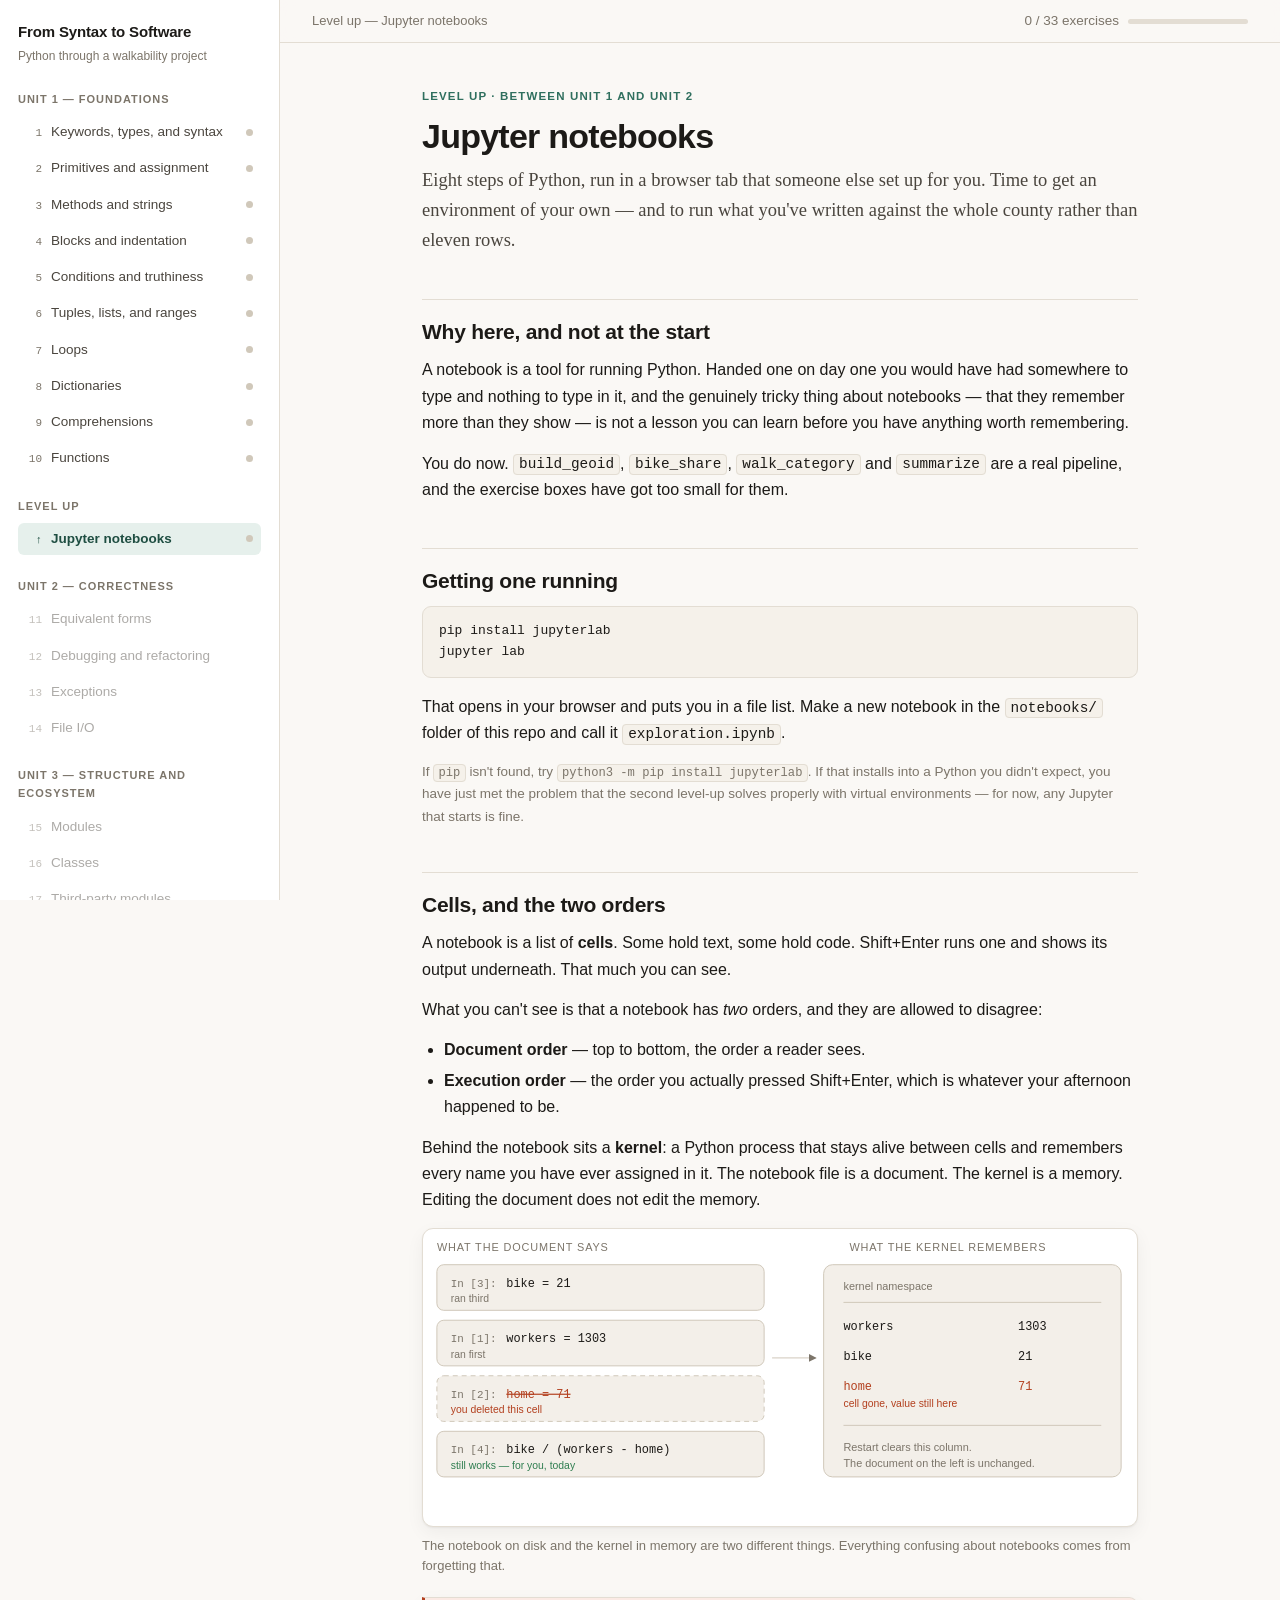
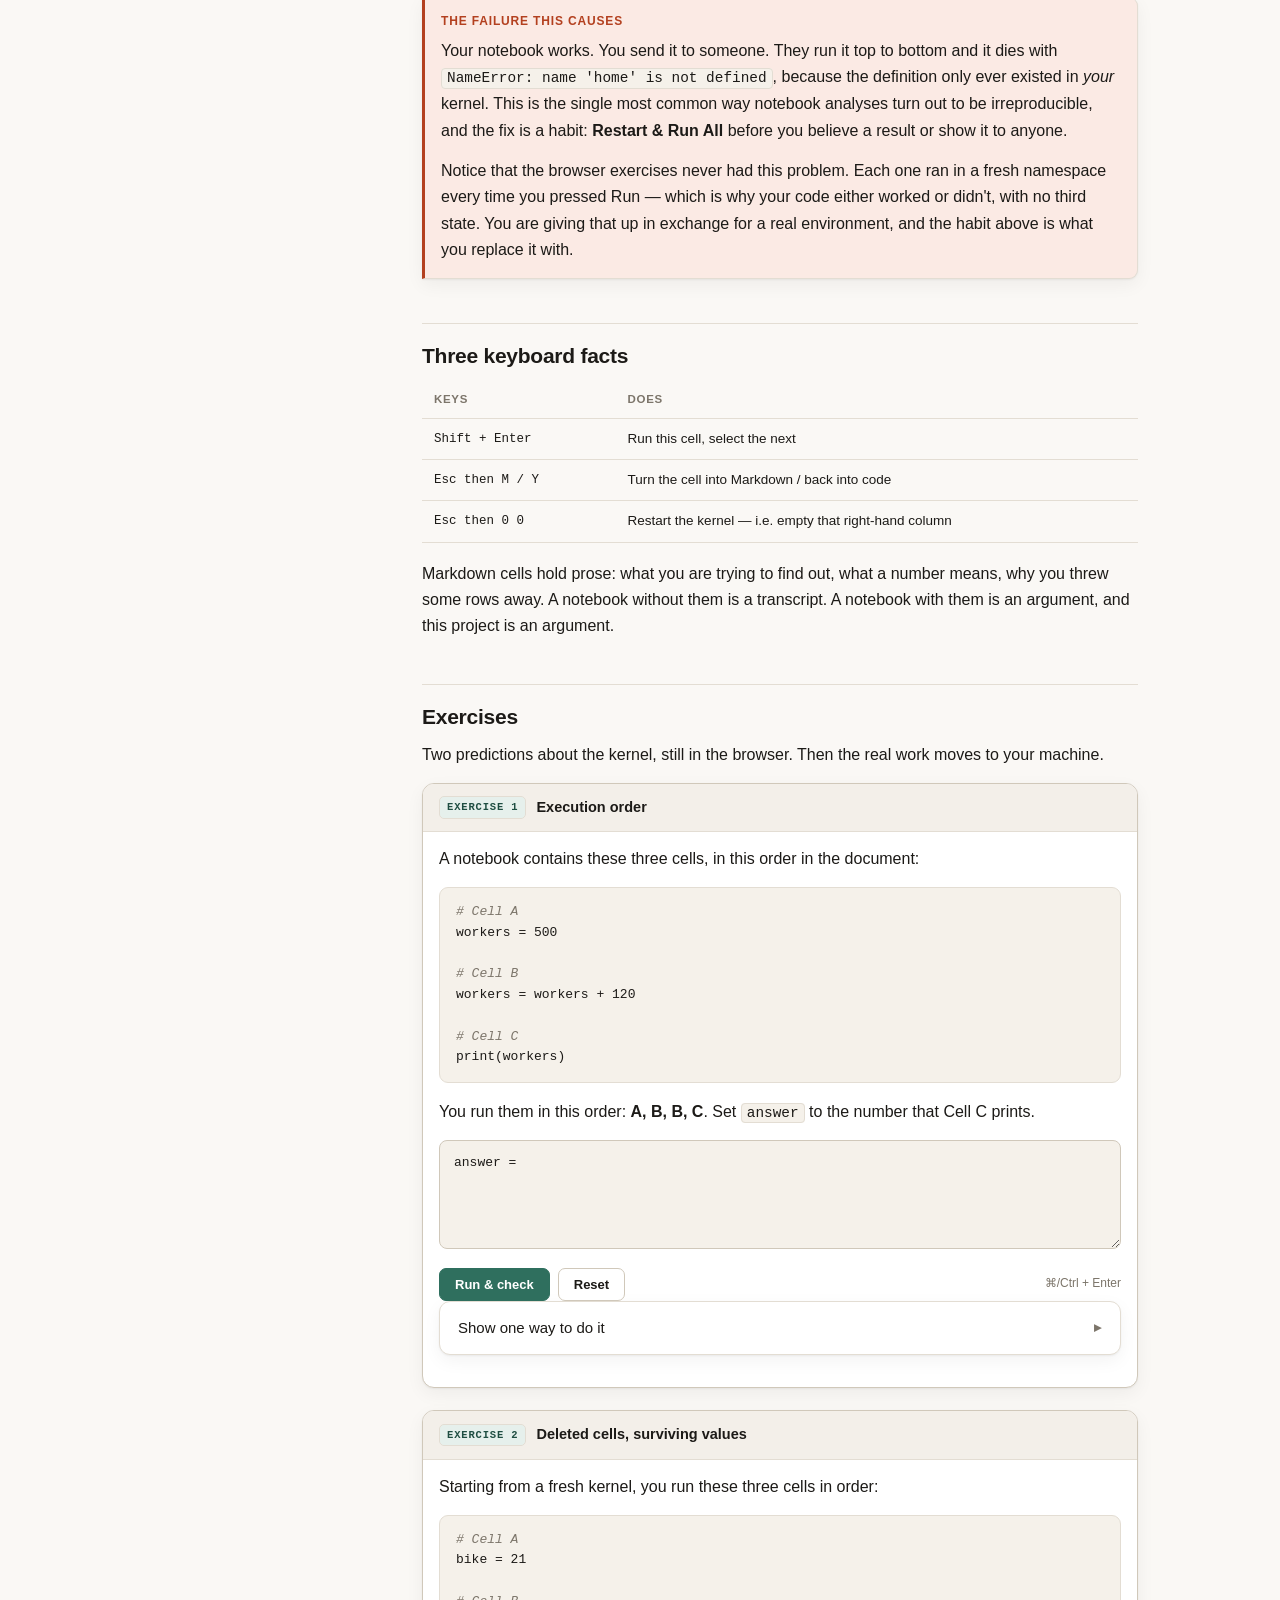
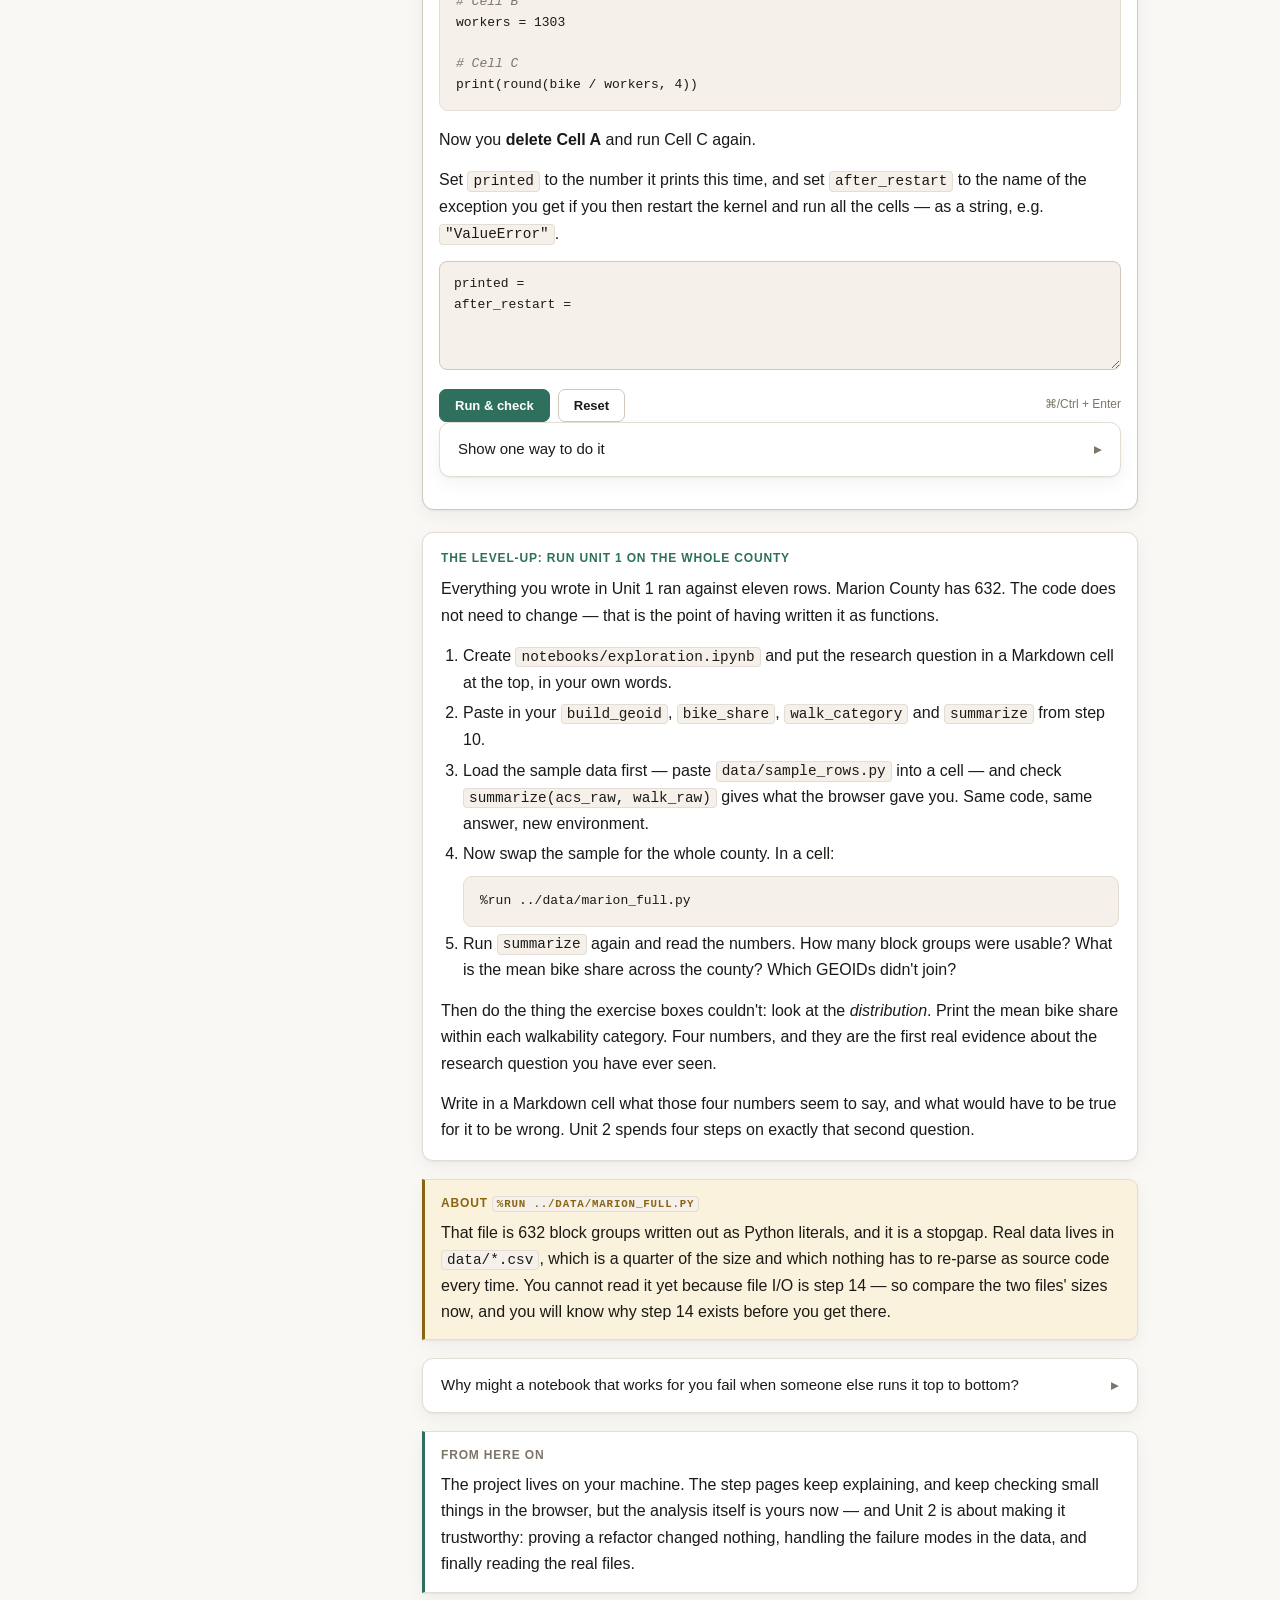
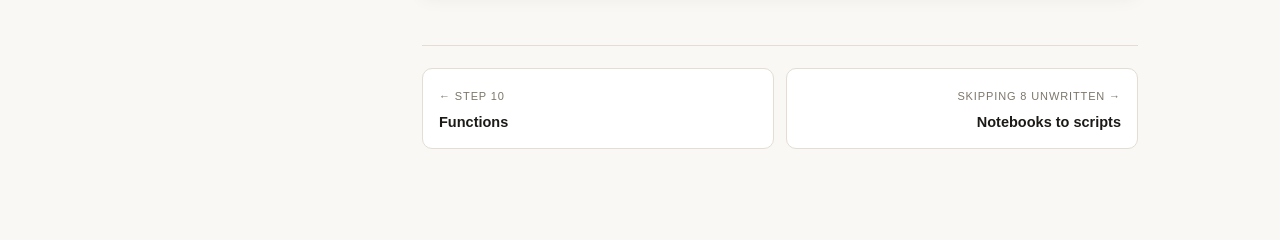
==== commit 1343ddd3: "Step 3: an interpolation exercise before the format spec Build one line, exactly:    MERIDIAN-KESSLE" ====
--- a/steps/interlude-jupyter.html
+++ b/steps/interlude-jupyter.html
@@ -214,7 +214,7 @@
   </div>
 </div>
 
-<script src="../assets/nav.js?v=0748a261"></script>
+<script src="../assets/nav.js?v=7931b038"></script>
 <script src="../assets/runner.js?v=277a066f"></script>
 <script>
 COURSE.exercise("ex1", {
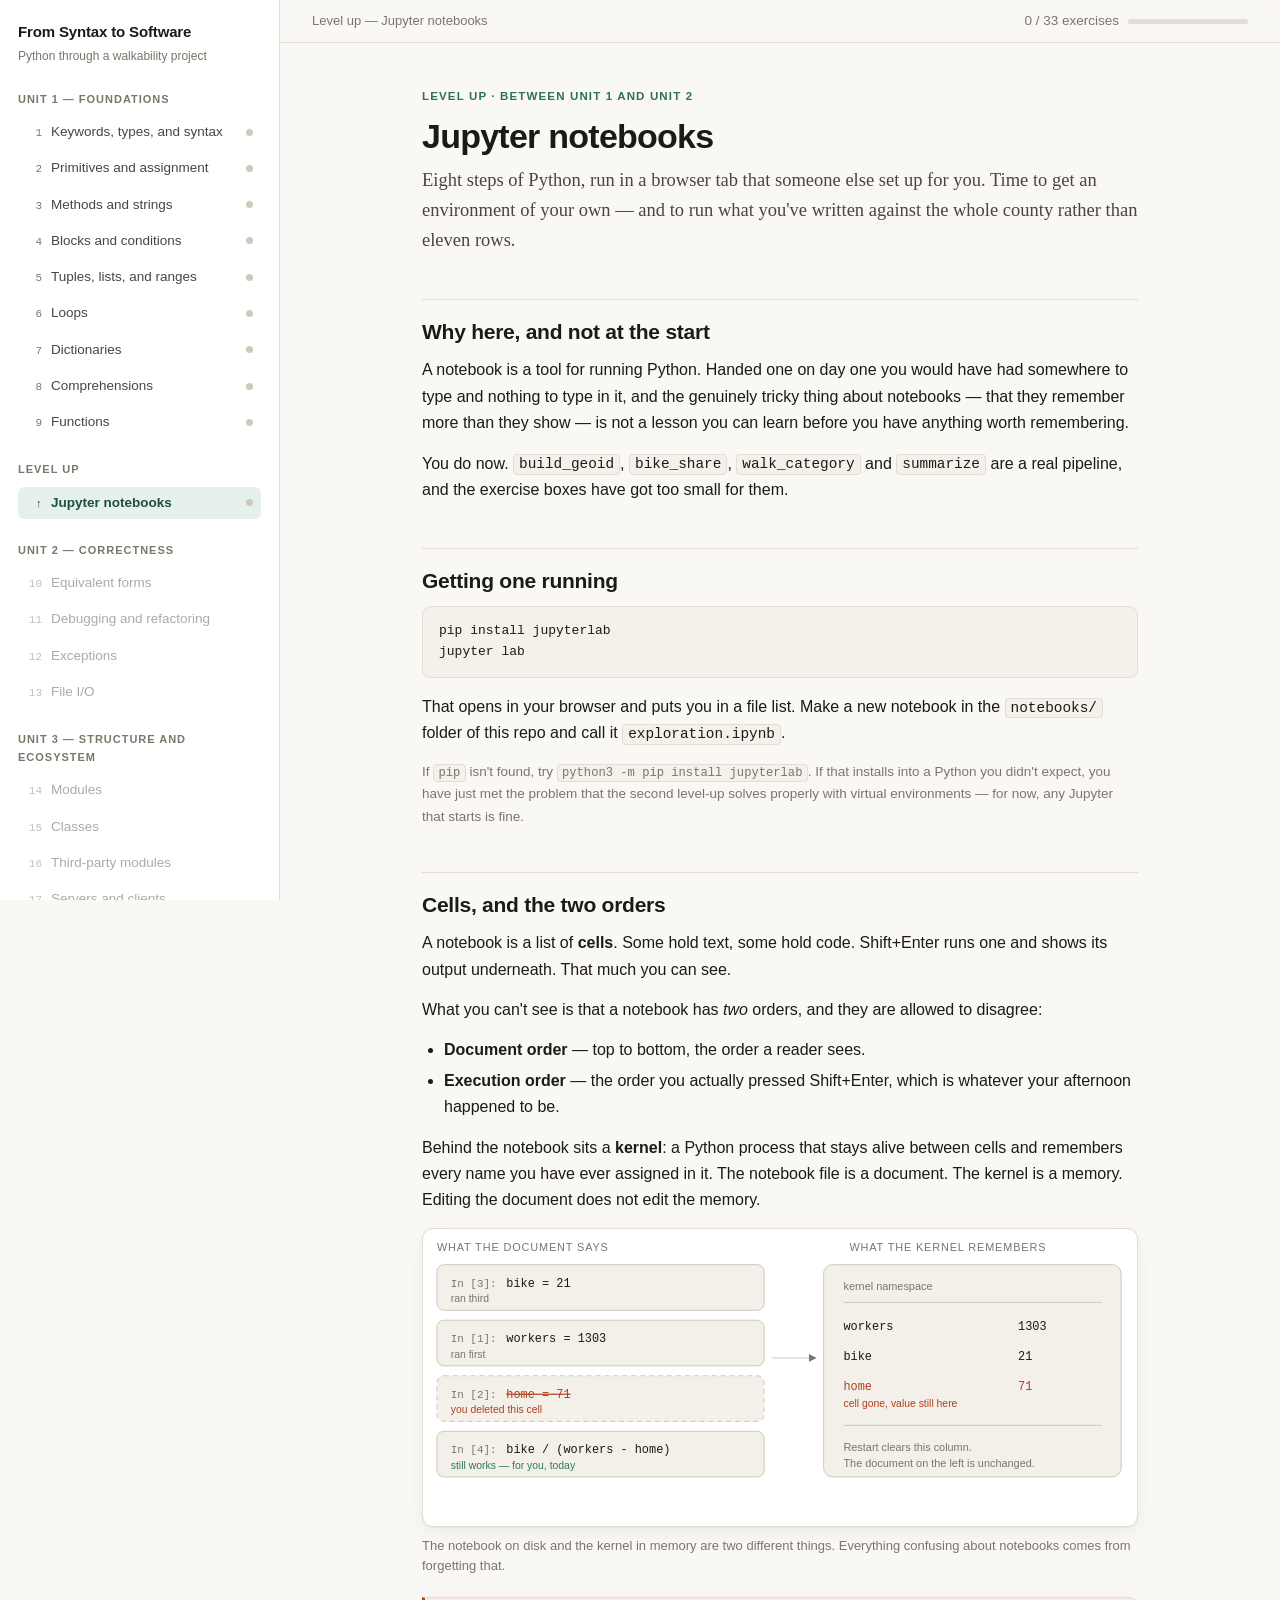
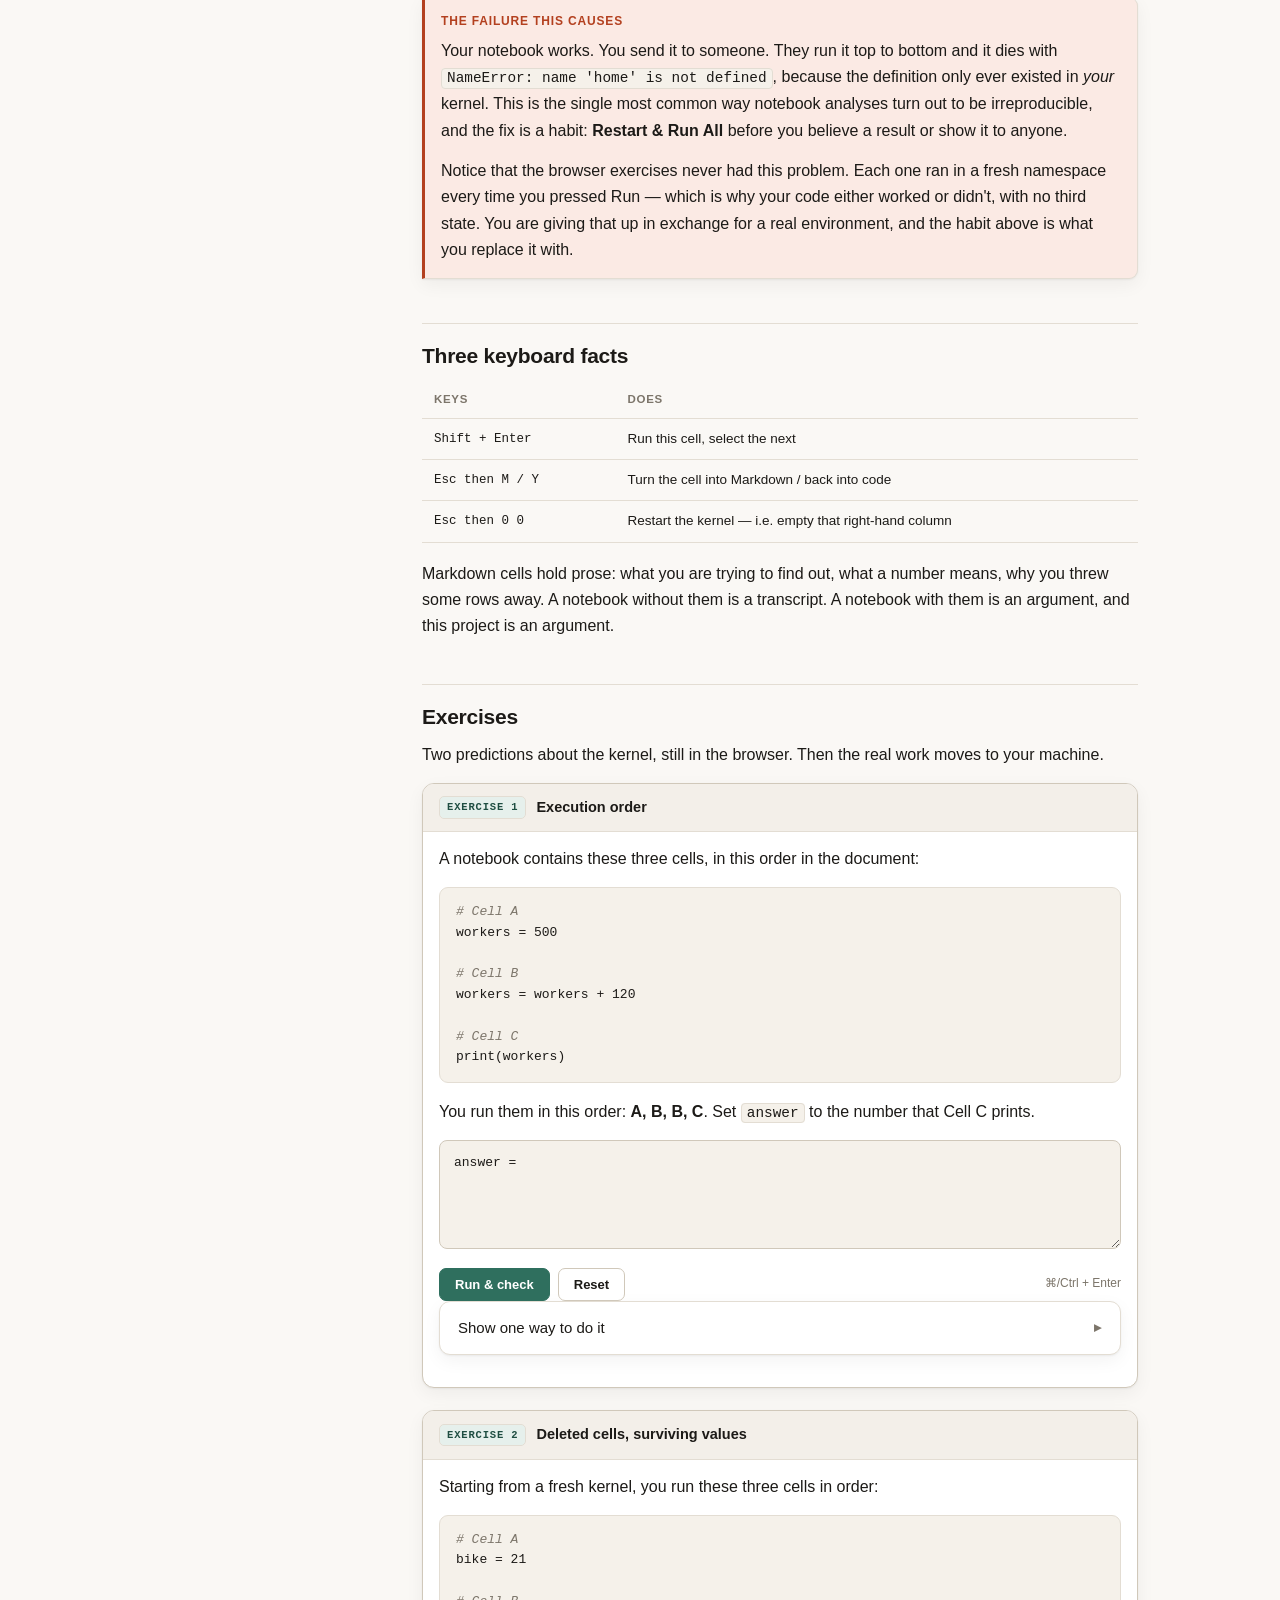
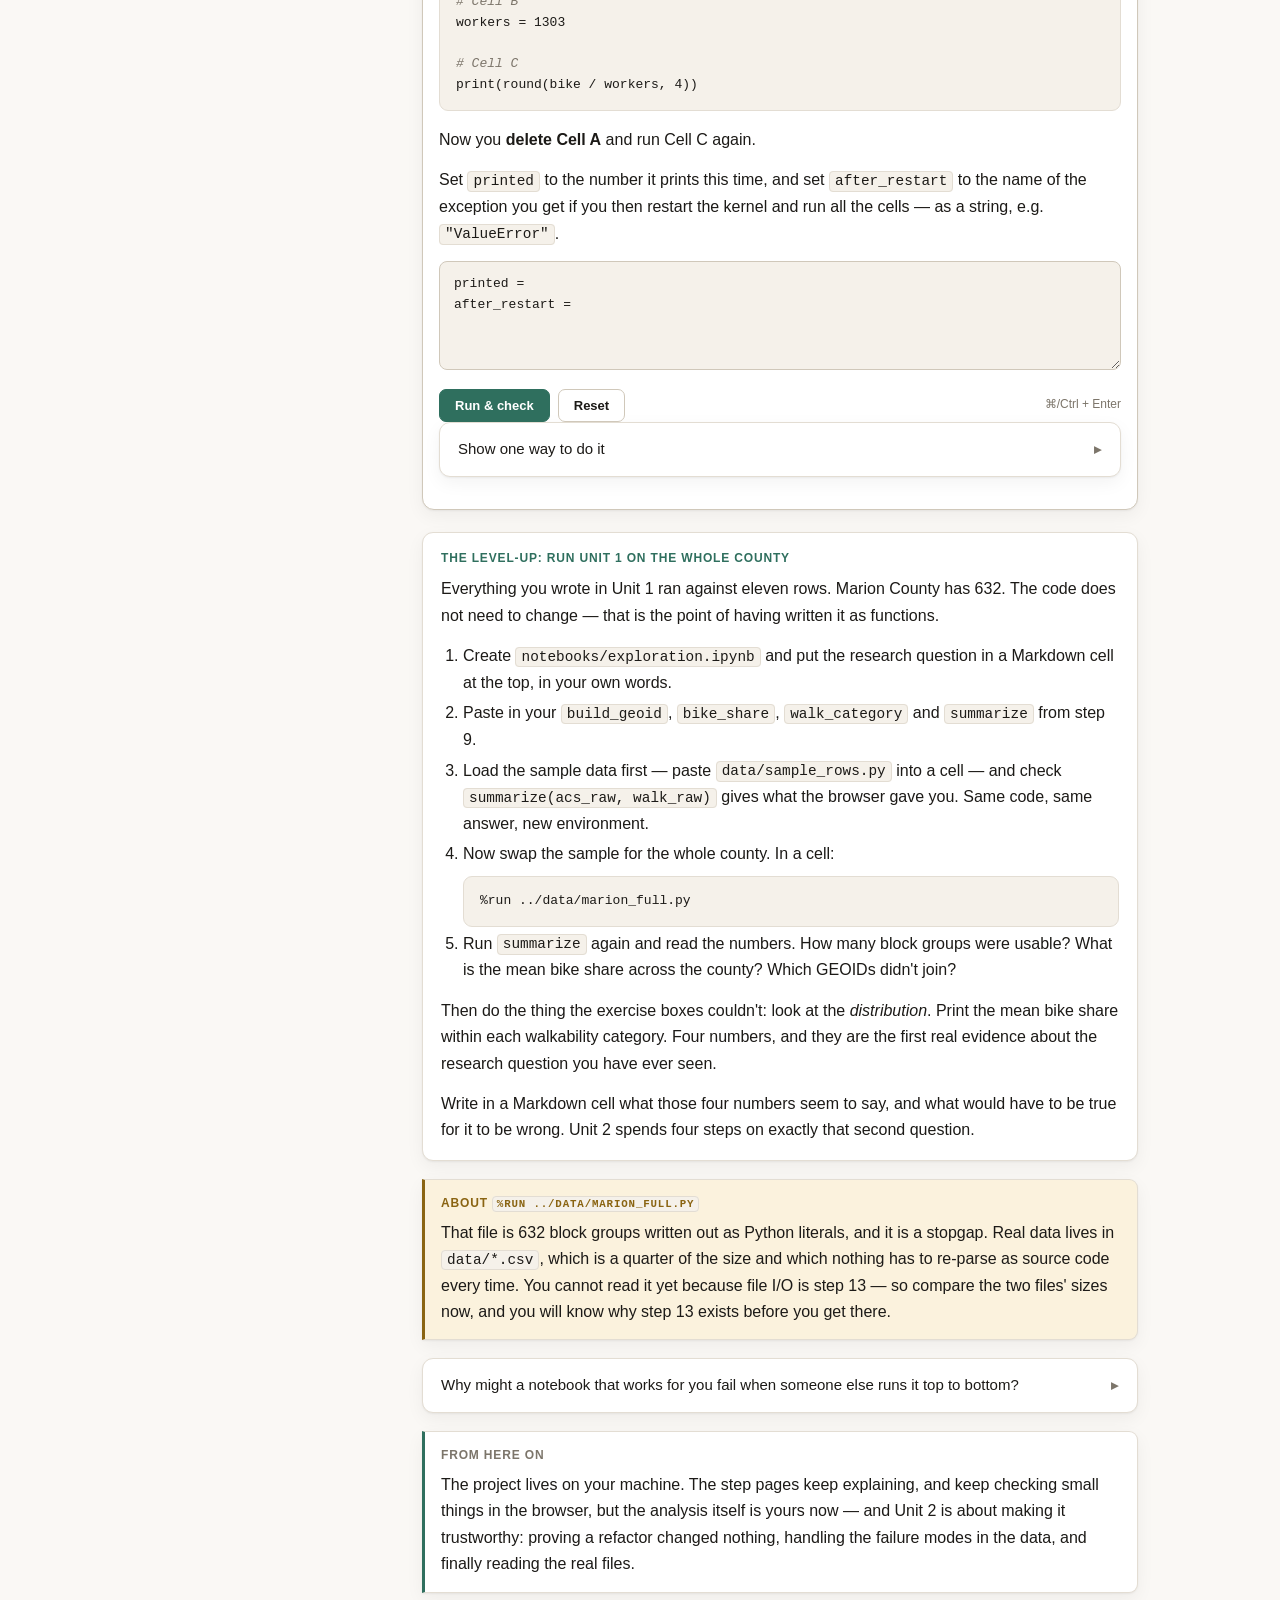
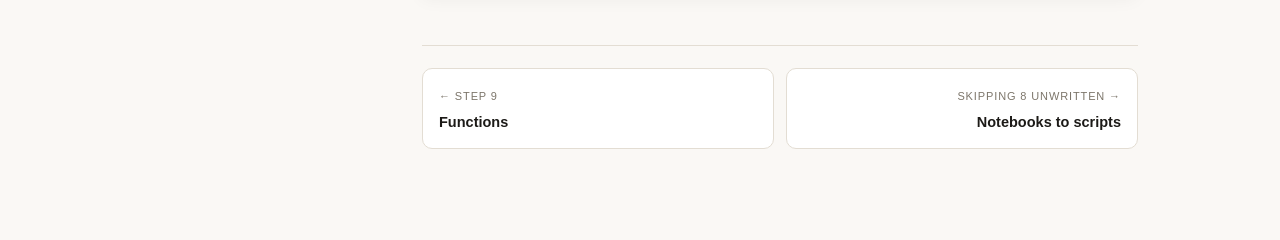
==== commit f7fa237c: "Merge blocks and conditions into one step Unit 1 is nine steps. Blocks was the thinnest page in the " ====
--- a/steps/interlude-jupyter.html
+++ b/steps/interlude-jupyter.html
@@ -149,7 +149,7 @@
           research question in a Markdown cell at the top, in your own
           words.</li>
           <li>Paste in your <code>build_geoid</code>, <code>bike_share</code>,
-          <code>walk_category</code> and <code>summarize</code> from step 10.</li>
+          <code>walk_category</code> and <code>summarize</code> from step 9.</li>
           <li>Load the sample data first — paste
           <code>data/sample_rows.py</code> into a cell — and check
           <code>summarize(acs_raw, walk_raw)</code> gives what the browser
@@ -174,8 +174,8 @@
         <p>That file is 632 block groups written out as Python literals, and it
         is a stopgap. Real data lives in <code>data/*.csv</code>, which is a
         quarter of the size and which nothing has to re-parse as source code
-        every time. You cannot read it yet because file I/O is step 14 — so
-        compare the two files' sizes now, and you will know why step 14 exists
+        every time. You cannot read it yet because file I/O is step 13 — so
+        compare the two files' sizes now, and you will know why step 13 exists
         before you get there.</p>
       </div>
 
@@ -214,7 +214,7 @@
   </div>
 </div>
 
-<script src="../assets/nav.js?v=7931b038"></script>
+<script src="../assets/nav.js?v=a0f4b0dc"></script>
 <script src="../assets/runner.js?v=277a066f"></script>
 <script>
 COURSE.exercise("ex1", {
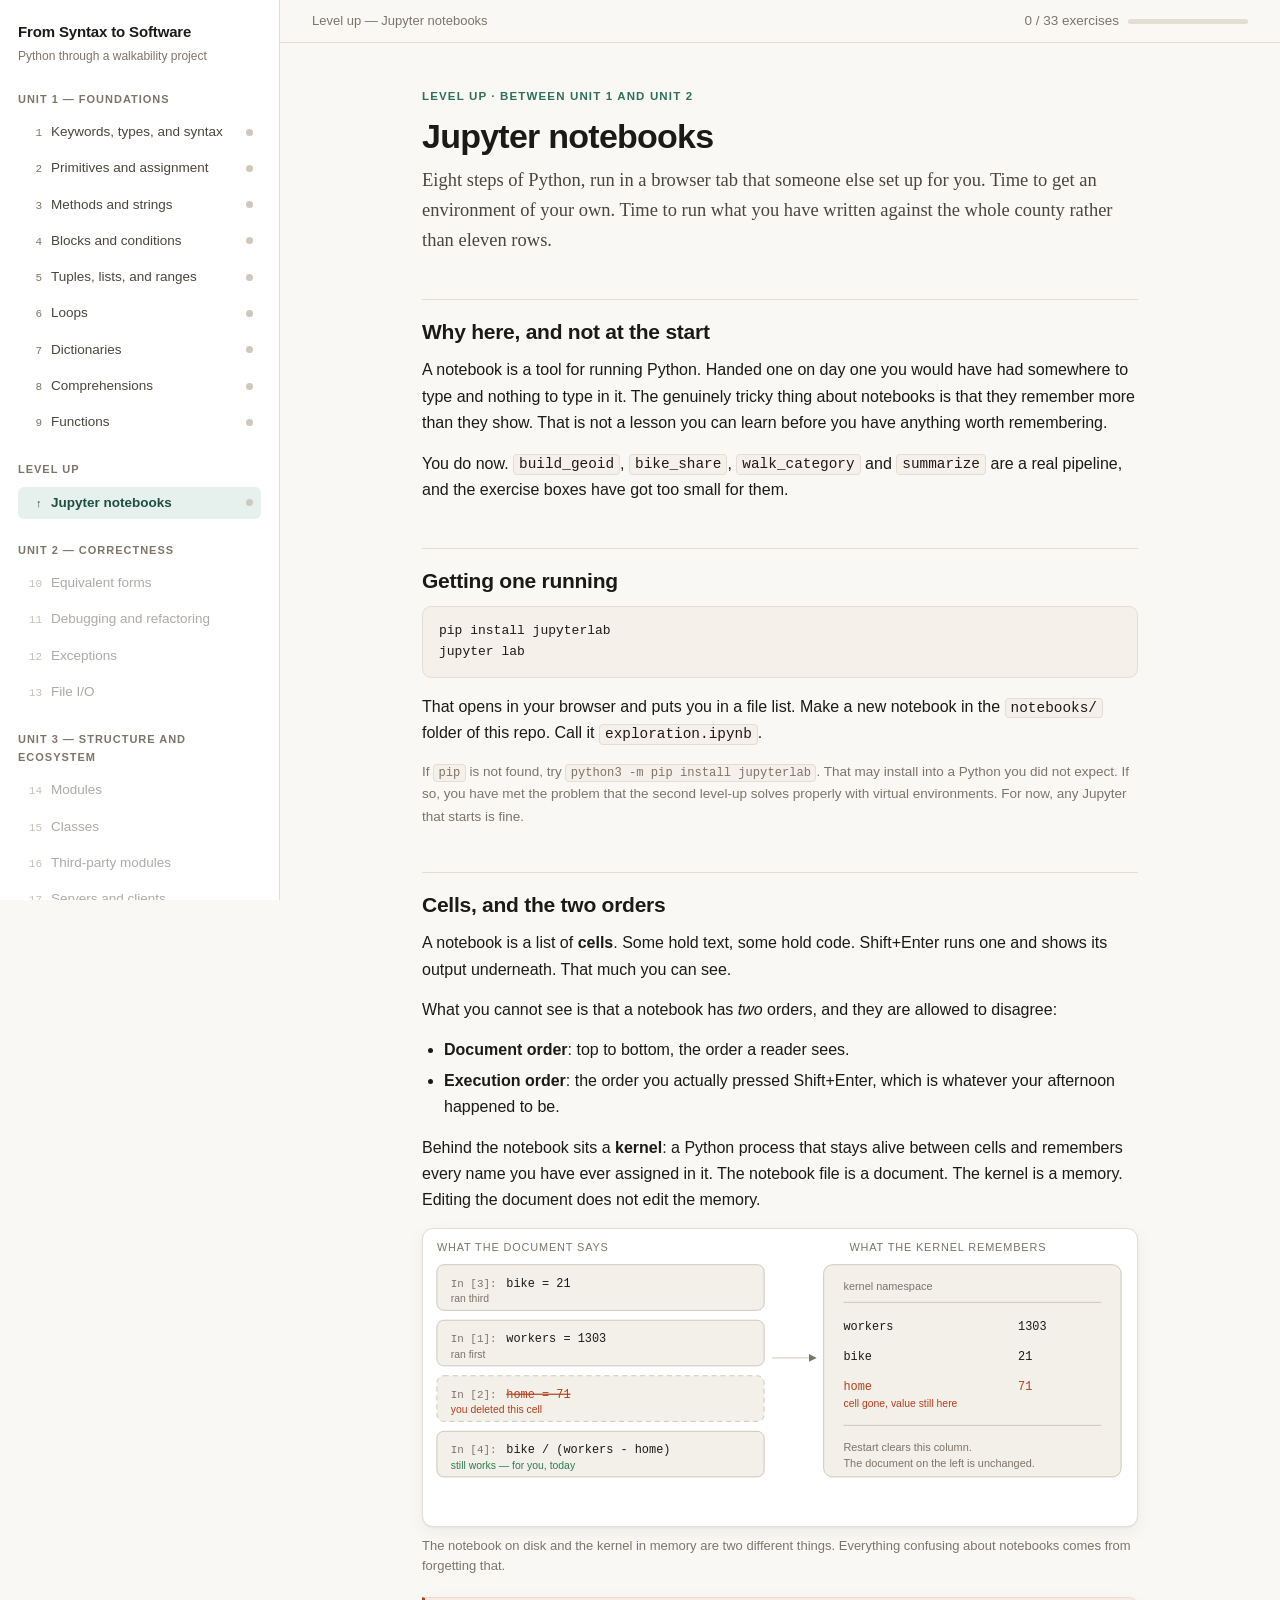
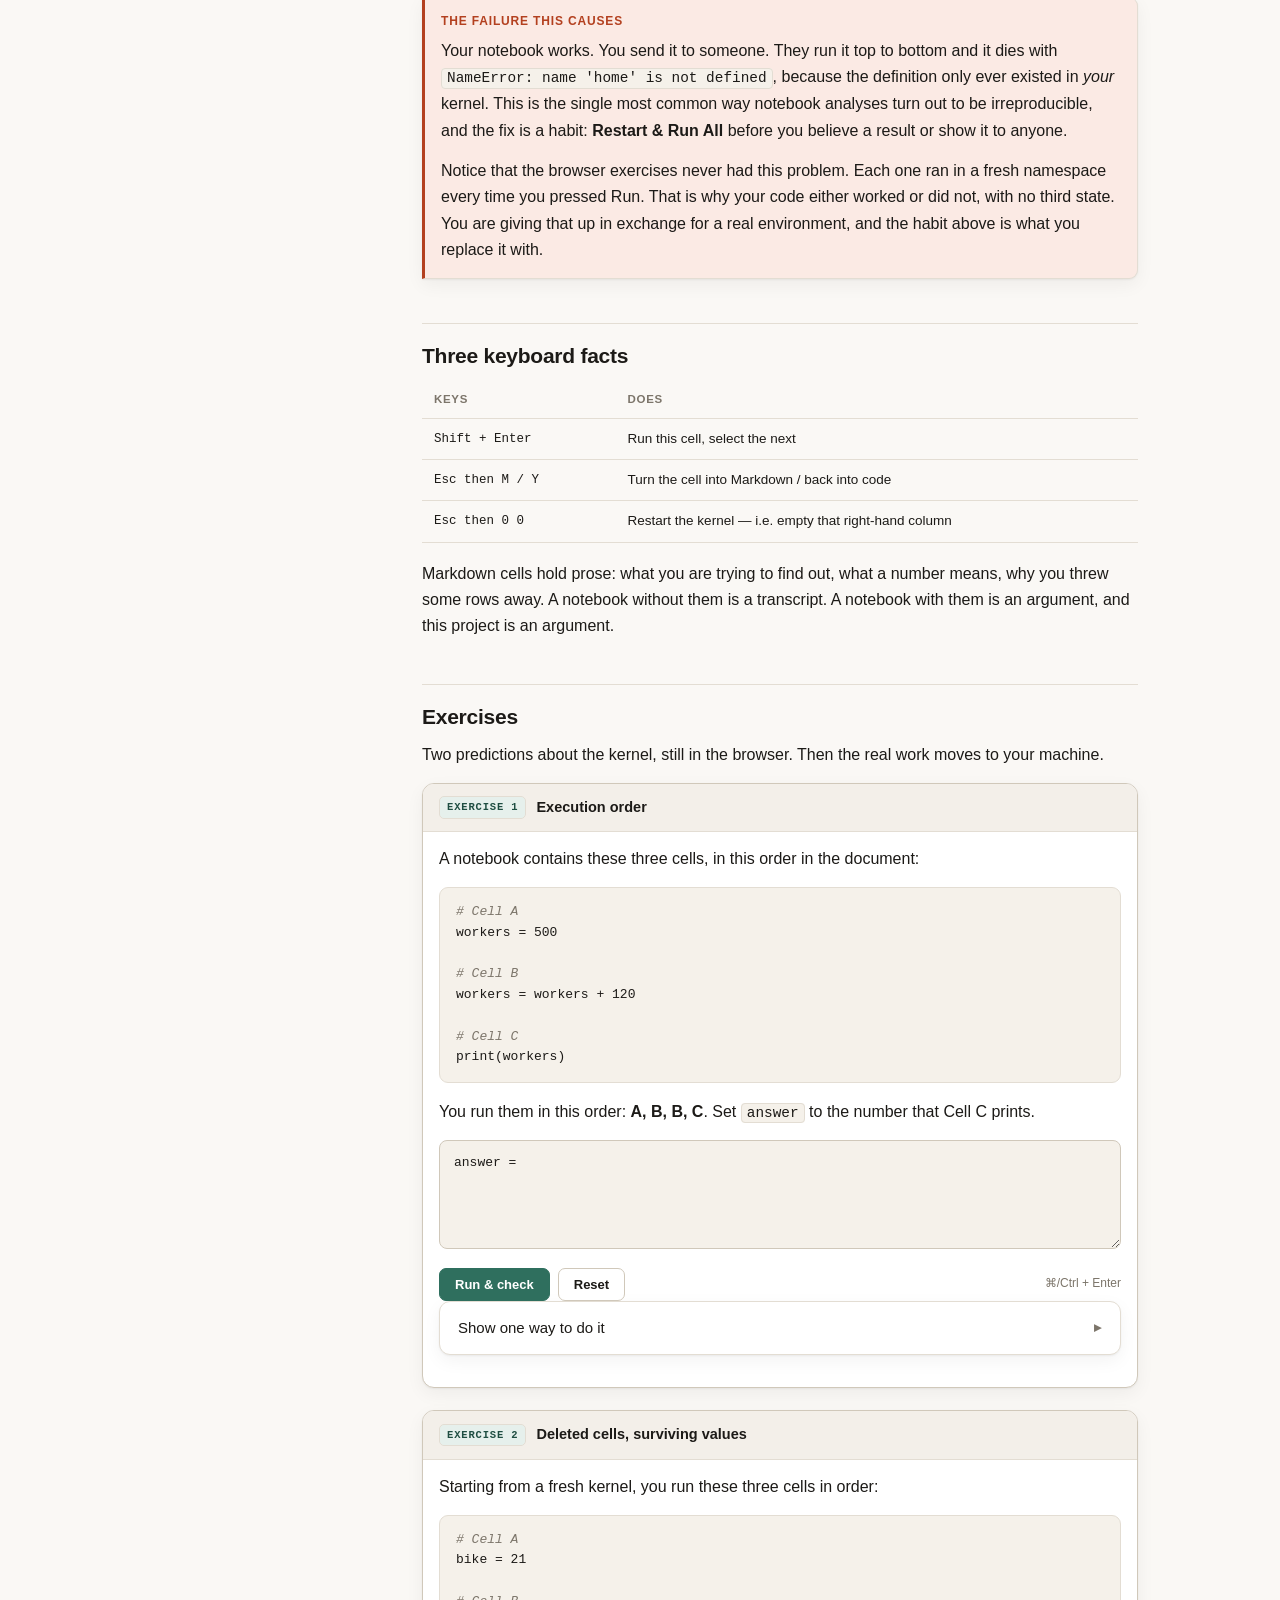
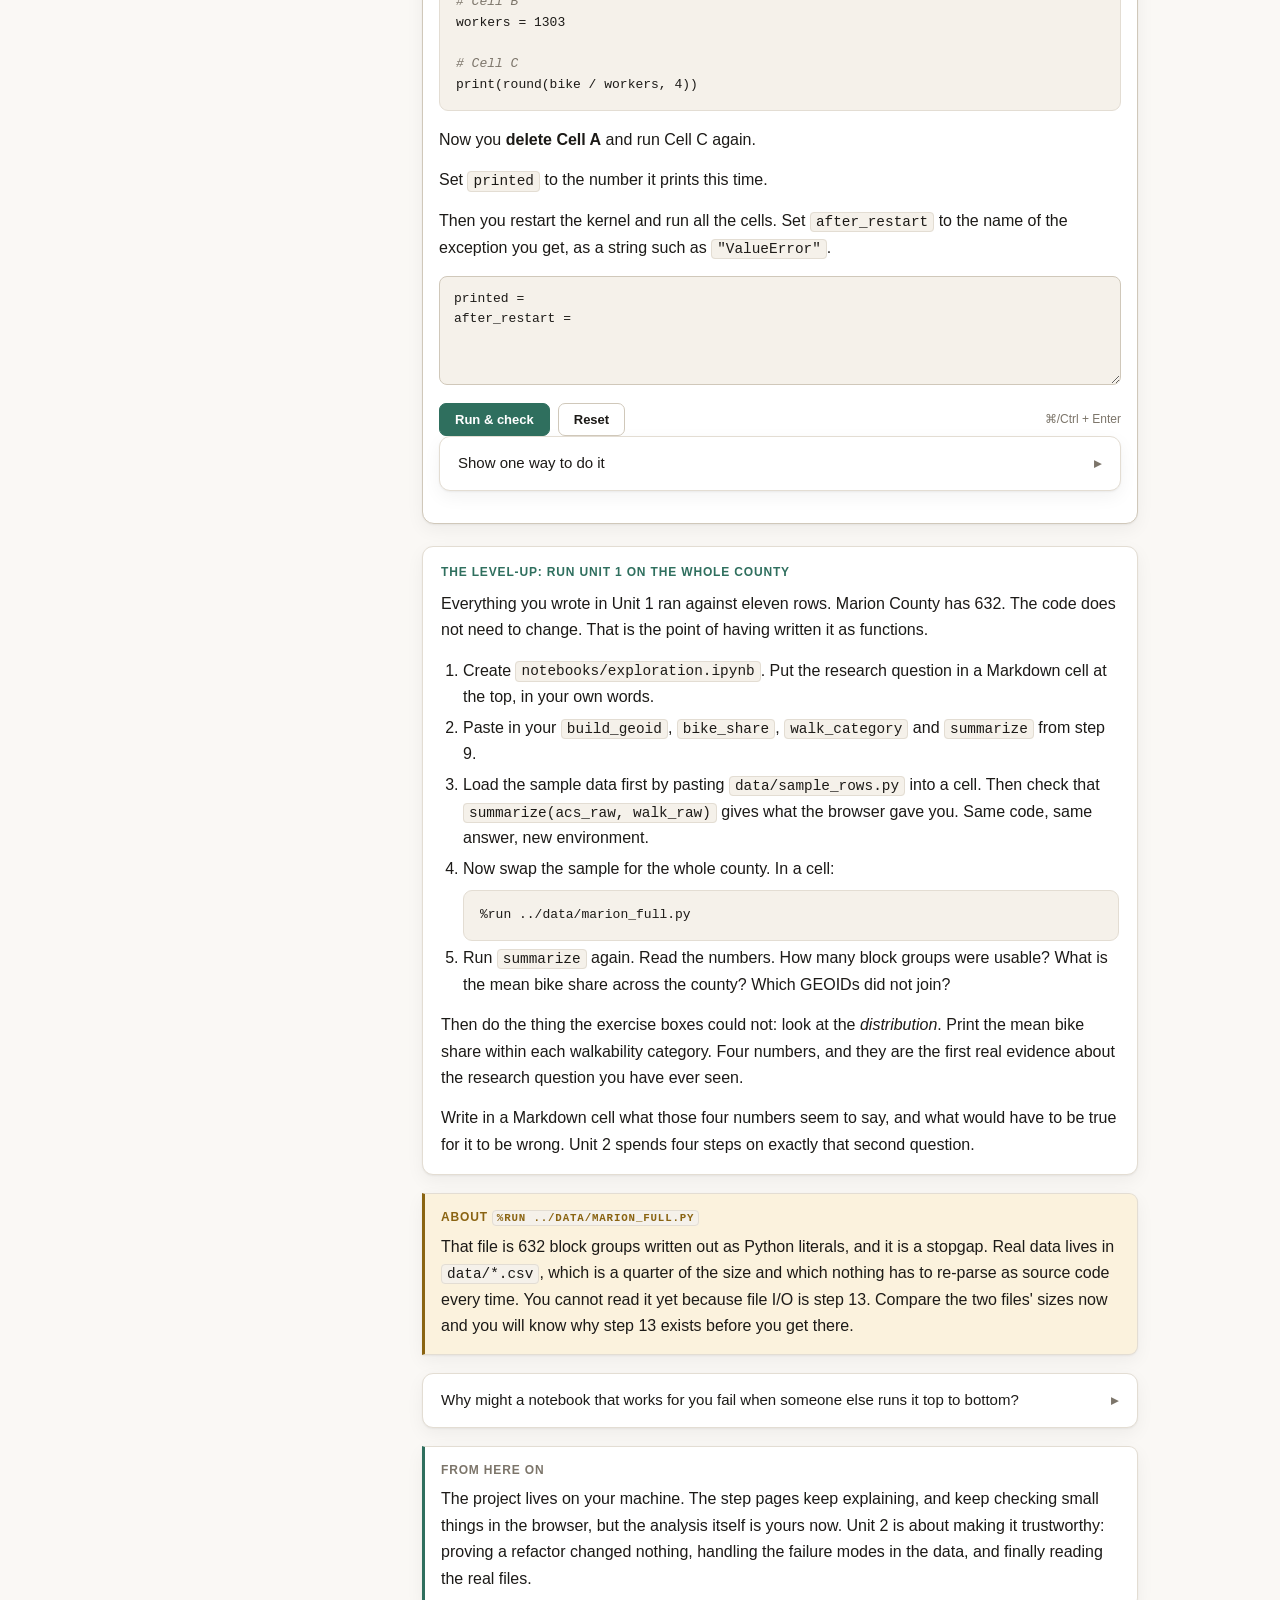
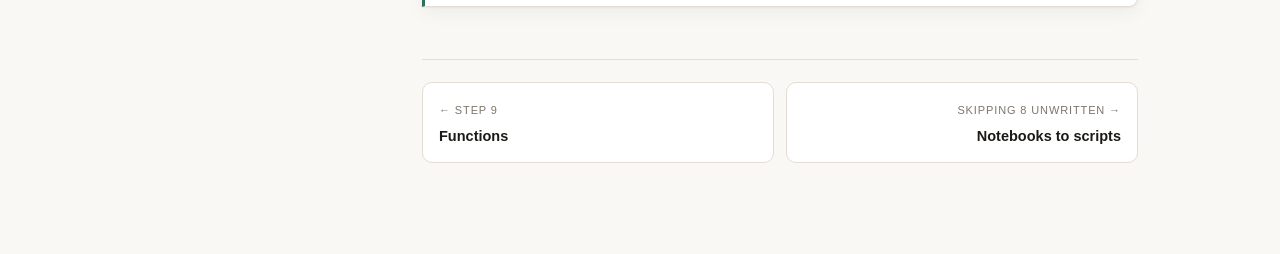
==== commit 9c6ccaca: "Plain-writing pass: five rules from Simplified Technical English The course text and README now foll" ====
--- a/steps/interlude-jupyter.html
+++ b/steps/interlude-jupyter.html
@@ -16,15 +16,15 @@
       <p class="eyebrow">Level up · Between Unit 1 and Unit 2</p>
       <h1>Jupyter notebooks</h1>
       <p class="lede">Eight steps of Python, run in a browser tab that someone
-      else set up for you. Time to get an environment of your own — and to run
-      what you've written against the whole county rather than eleven rows.</p>
+      else set up for you. Time to get an environment of your own. Time to run
+      what you have written against the whole county rather than eleven rows.</p>
 
       <h2>Why here, and not at the start</h2>
       <p>A notebook is a tool for running Python. Handed one on day one you
-      would have had somewhere to type and nothing to type in it, and the
-      genuinely tricky thing about notebooks — that they remember more than
-      they show — is not a lesson you can learn before you have anything worth
-      remembering.</p>
+      would have had somewhere to type and nothing to type in it. The
+      genuinely tricky thing about notebooks is that they remember more than
+      they show. That is not a lesson you can learn before you have anything
+      worth remembering.</p>
       <p>You do now. <code>build_geoid</code>, <code>bike_share</code>,
       <code>walk_category</code> and <code>summarize</code> are a real pipeline,
       and the exercise boxes have got too small for them.</p>
@@ -33,22 +33,23 @@
 <pre>pip install jupyterlab
 jupyter lab</pre>
       <p>That opens in your browser and puts you in a file list. Make a new
-      notebook in the <code>notebooks/</code> folder of this repo and call it
+      notebook in the <code>notebooks/</code> folder of this repo. Call it
       <code>exploration.ipynb</code>.</p>
-      <p class="small">If <code>pip</code> isn't found, try <code>python3 -m pip
-      install jupyterlab</code>. If that installs into a Python you didn't
-      expect, you have just met the problem that the
-      second level-up solves properly with virtual environments — for now, any Jupyter that starts is fine.</p>
+      <p class="small">If <code>pip</code> is not found, try <code>python3 -m pip
+      install jupyterlab</code>. That may install into a Python you did not
+      expect. If so, you have met the problem that the second level-up solves
+      properly with virtual environments. For now, any Jupyter that starts is
+      fine.</p>
 
       <h2>Cells, and the two orders</h2>
       <p>A notebook is a list of <b>cells</b>. Some hold text, some hold code.
       Shift+Enter runs one and shows its output underneath. That much you can
       see.</p>
-      <p>What you can't see is that a notebook has <em>two</em> orders, and
+      <p>What you cannot see is that a notebook has <em>two</em> orders, and
       they are allowed to disagree:</p>
       <ul>
-        <li><b>Document order</b> — top to bottom, the order a reader sees.</li>
-        <li><b>Execution order</b> — the order you actually pressed
+        <li><b>Document order</b>: top to bottom, the order a reader sees.</li>
+        <li><b>Execution order</b>: the order you actually pressed
         Shift+Enter, which is whatever your afternoon happened to be.</li>
       </ul>
       <p>Behind the notebook sits a <b>kernel</b>: a Python process that stays
@@ -112,7 +113,7 @@
         anyone.</p>
         <p style="margin-bottom:0">Notice that the browser exercises never had
         this problem. Each one ran in a fresh namespace every time you pressed
-        Run — which is why your code either worked or didn't, with no third
+        Run. That is why your code either worked or did not, with no third
         state. You are giving that up in exchange for a real environment, and
         the habit above is what you replace it with.</p>
       </div>
@@ -142,25 +143,25 @@
       <div class="project">
         <h4>The level-up: run Unit 1 on the whole county</h4>
         <p>Everything you wrote in Unit 1 ran against eleven rows. Marion County
-        has 632. The code does not need to change — that is the point of having
+        has 632. The code does not need to change. That is the point of having
         written it as functions.</p>
         <ol>
-          <li>Create <code>notebooks/exploration.ipynb</code> and put the
+          <li>Create <code>notebooks/exploration.ipynb</code>. Put the
           research question in a Markdown cell at the top, in your own
           words.</li>
           <li>Paste in your <code>build_geoid</code>, <code>bike_share</code>,
           <code>walk_category</code> and <code>summarize</code> from step 9.</li>
-          <li>Load the sample data first — paste
-          <code>data/sample_rows.py</code> into a cell — and check
+          <li>Load the sample data first by pasting
+          <code>data/sample_rows.py</code> into a cell. Then check that
           <code>summarize(acs_raw, walk_raw)</code> gives what the browser
           gave you. Same code, same answer, new environment.</li>
           <li>Now swap the sample for the whole county. In a cell:
           <pre style="margin:8px 0 0">%run ../data/marion_full.py</pre></li>
-          <li>Run <code>summarize</code> again and read the numbers. How many
+          <li>Run <code>summarize</code> again. Read the numbers. How many
           block groups were usable? What is the mean bike share across the
-          county? Which GEOIDs didn't join?</li>
+          county? Which GEOIDs did not join?</li>
         </ol>
-        <p>Then do the thing the exercise boxes couldn't: look at the
+        <p>Then do the thing the exercise boxes could not: look at the
         <em>distribution</em>. Print the mean bike share within each
         walkability category. Four numbers, and they are the first real
         evidence about the research question you have ever seen.</p>
@@ -174,8 +175,8 @@
         <p>That file is 632 block groups written out as Python literals, and it
         is a stopgap. Real data lives in <code>data/*.csv</code>, which is a
         quarter of the size and which nothing has to re-parse as source code
-        every time. You cannot read it yet because file I/O is step 13 — so
-        compare the two files' sizes now, and you will know why step 13 exists
+        every time. You cannot read it yet because file I/O is step 13.
+        Compare the two files' sizes now and you will know why step 13 exists
         before you get there.</p>
       </div>
 
@@ -193,8 +194,8 @@
             a console attached to the same kernel.</li>
           </ul>
           <p style="margin-bottom:0">The check is mechanical: restart, run all,
-          and see whether it survives. If it doesn't, the notebook was never
-          really working — you just couldn't tell. Do it now, at the end of
+          and see whether it survives. If it does not, the notebook was never
+          really working. You could not tell. Do it now, at the end of
           your first session, because this is exactly when a notebook has
           accumulated the most hidden state.</p>
         </div>
@@ -204,7 +205,7 @@
         <h4>From here on</h4>
         <p>The project lives on your machine. The step pages keep explaining,
         and keep checking small things in the browser, but the analysis itself
-        is yours now — and Unit 2 is about making it trustworthy: proving a
+        is yours now. Unit 2 is about making it trustworthy: proving a
         refactor changed nothing, handling the failure modes in the data, and
         finally reading the real files.</p>
       </div>
@@ -214,7 +215,7 @@
   </div>
 </div>
 
-<script src="../assets/nav.js?v=a0f4b0dc"></script>
+<script src="../assets/nav.js?v=93ed378f"></script>
 <script src="../assets/runner.js?v=277a066f"></script>
 <script>
 COURSE.exercise("ex1", {
@@ -240,10 +241,10 @@
     "<p>Starting from a fresh kernel, you run these three cells in order:</p>" +
     "<pre><span class='c'># Cell A</span>\nbike = 21\n\n<span class='c'># Cell B</span>\nworkers = 1303\n\n<span class='c'># Cell C</span>\nprint(round(bike / workers, 4))</pre>" +
     "<p>Now you <b>delete Cell A</b> and run Cell C again.</p>" +
-    "<p>Set <code>printed</code> to the number it prints this time, and set " +
-    "<code>after_restart</code> to the name of the exception you get if you " +
-    "then restart the kernel and run all the cells — as a string, e.g. " +
-    "<code>\"ValueError\"</code>.</p>",
+    "<p>Set <code>printed</code> to the number it prints this time.</p>" +
+    "<p>Then you restart the kernel and run all the cells. Set " +
+    "<code>after_restart</code> to the name of the exception you get, as a " +
+    "string such as <code>\"ValueError\"</code>.</p>",
   starter: "printed = \nafter_restart = ",
   checks: [
     { label: "Cell C still prints its number after the cell is deleted",
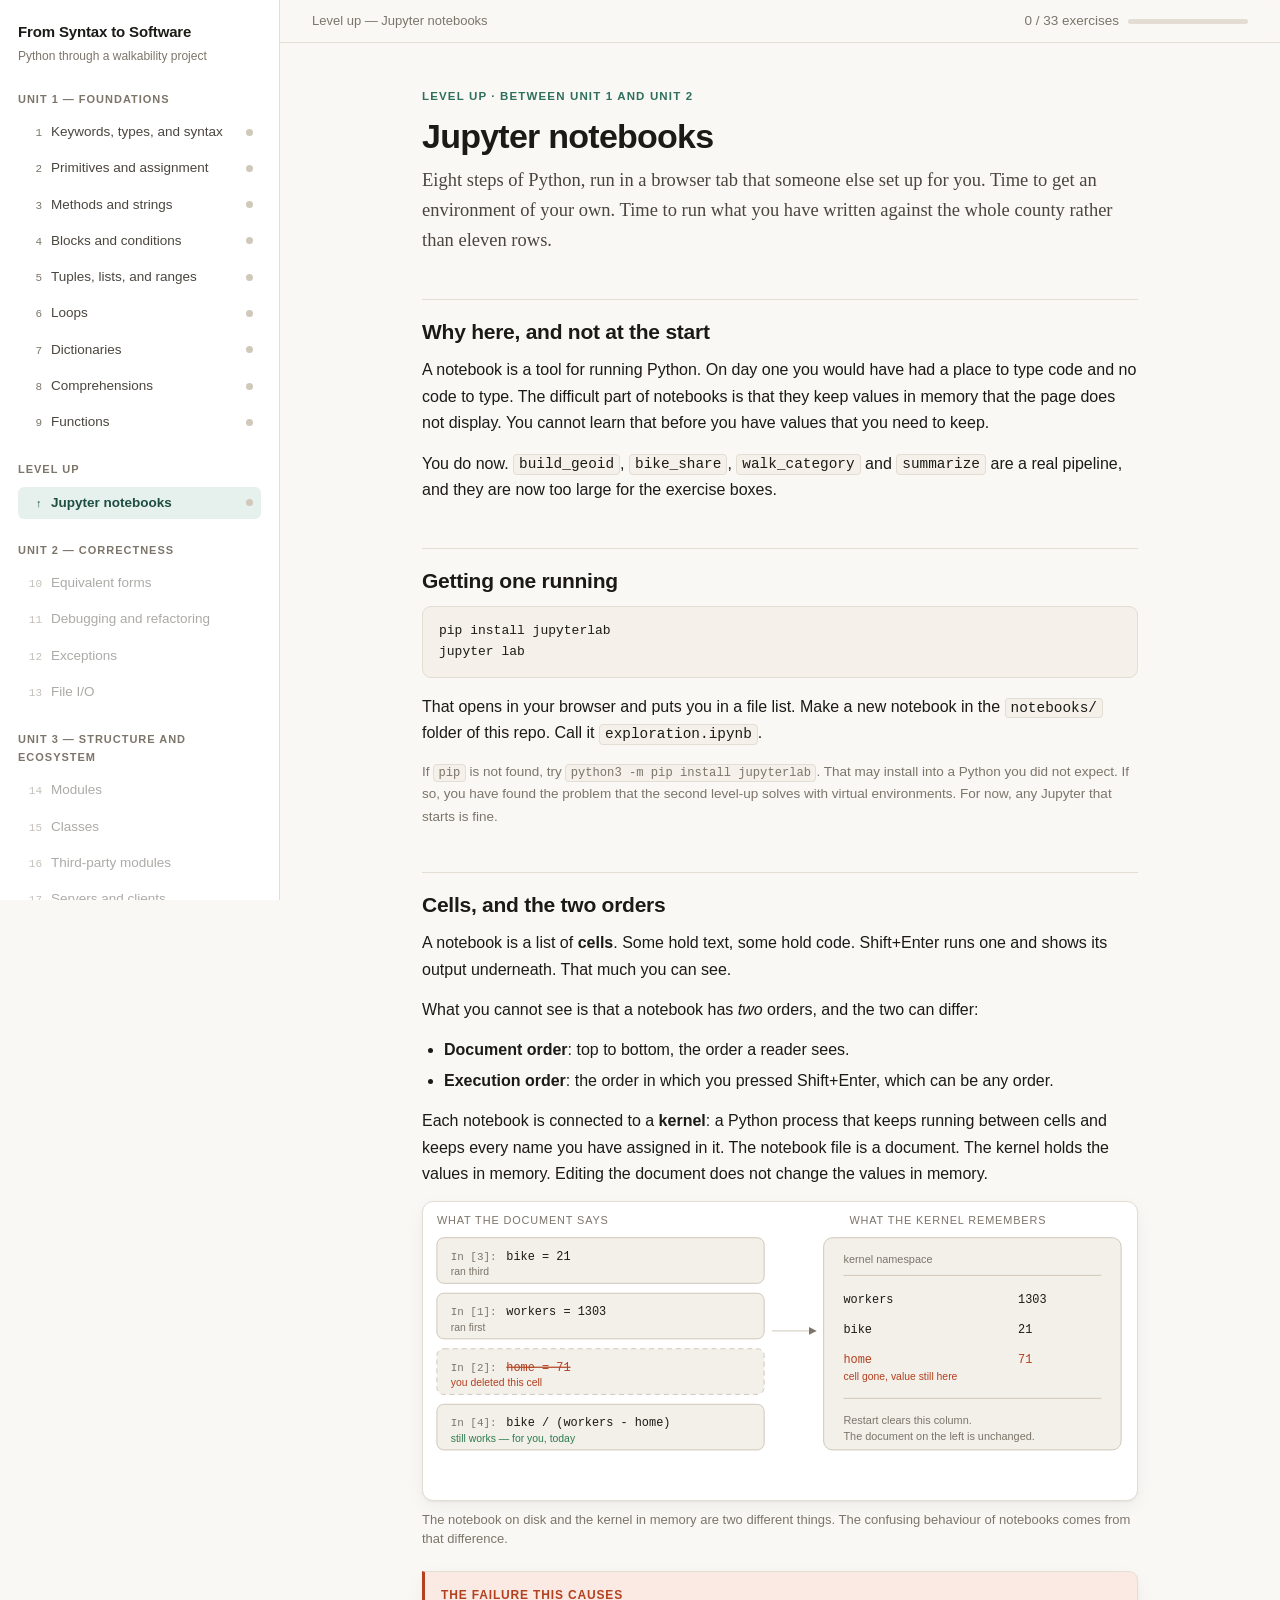
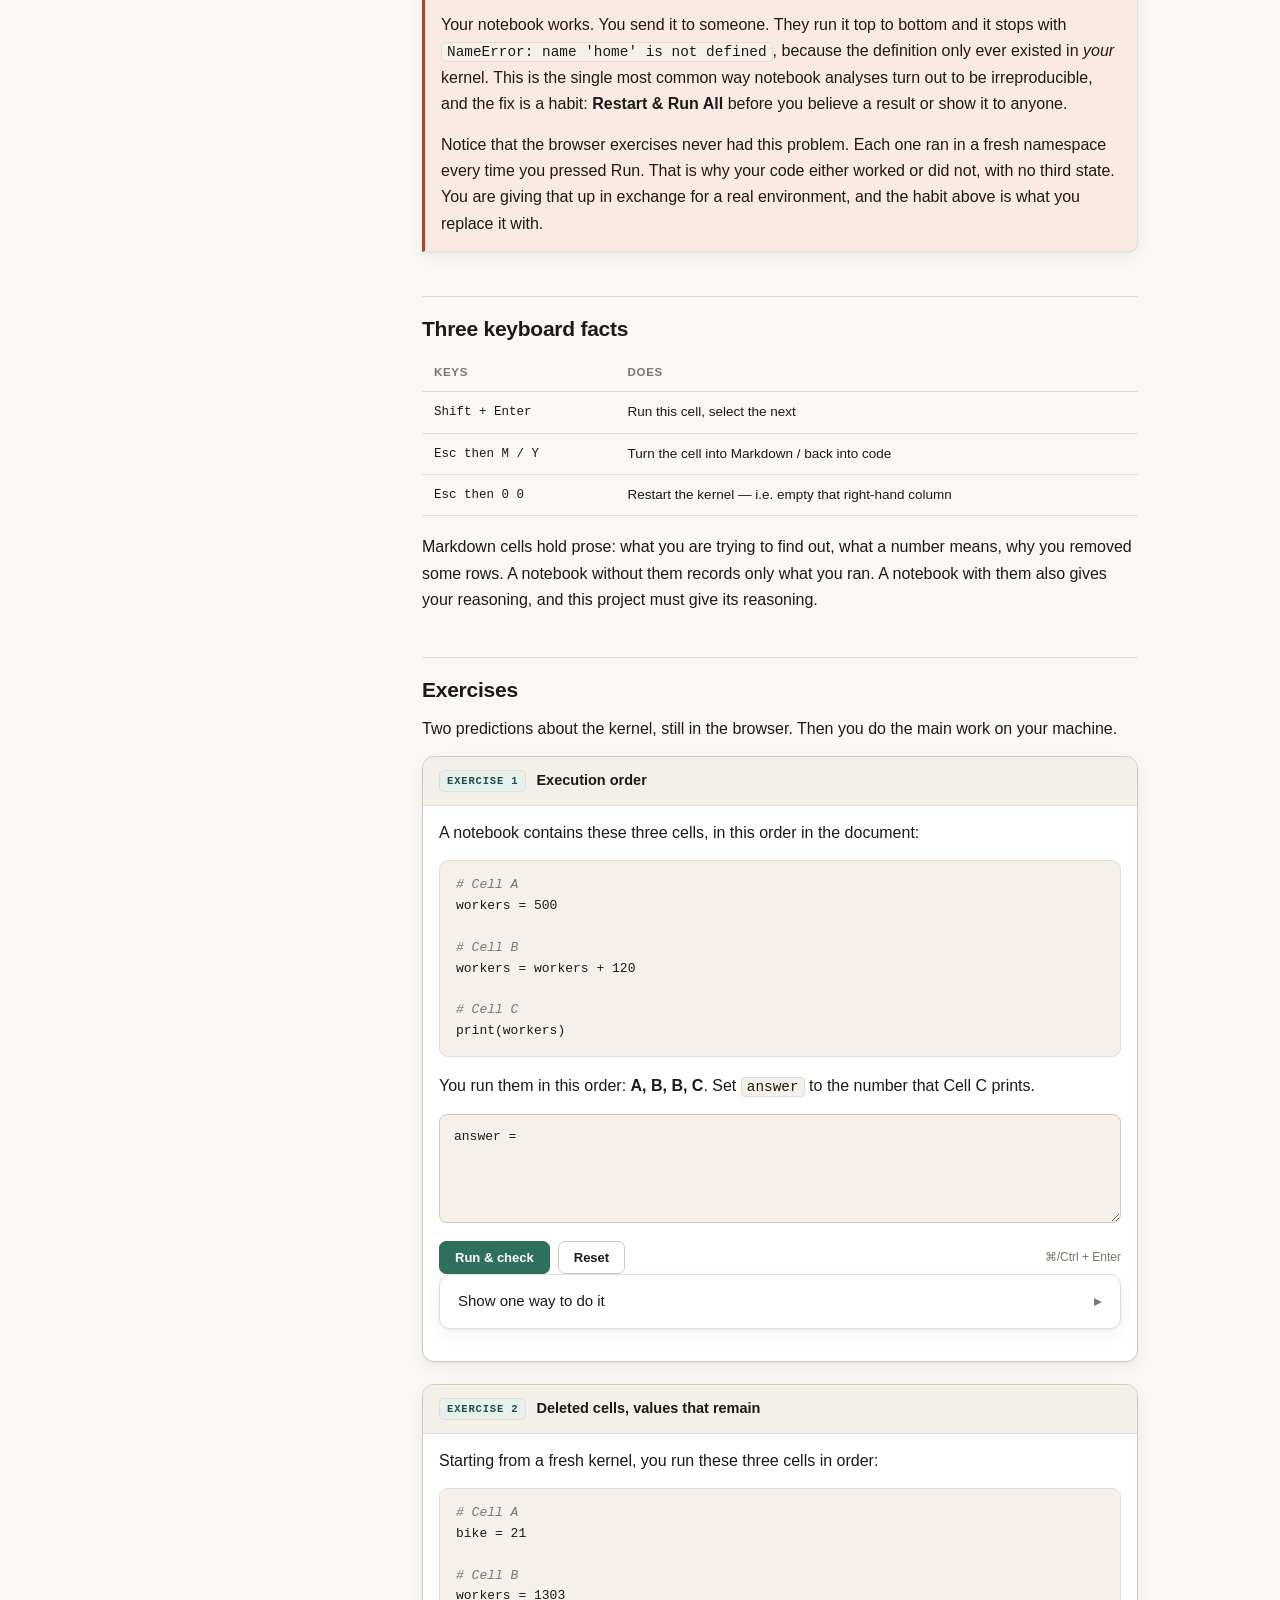
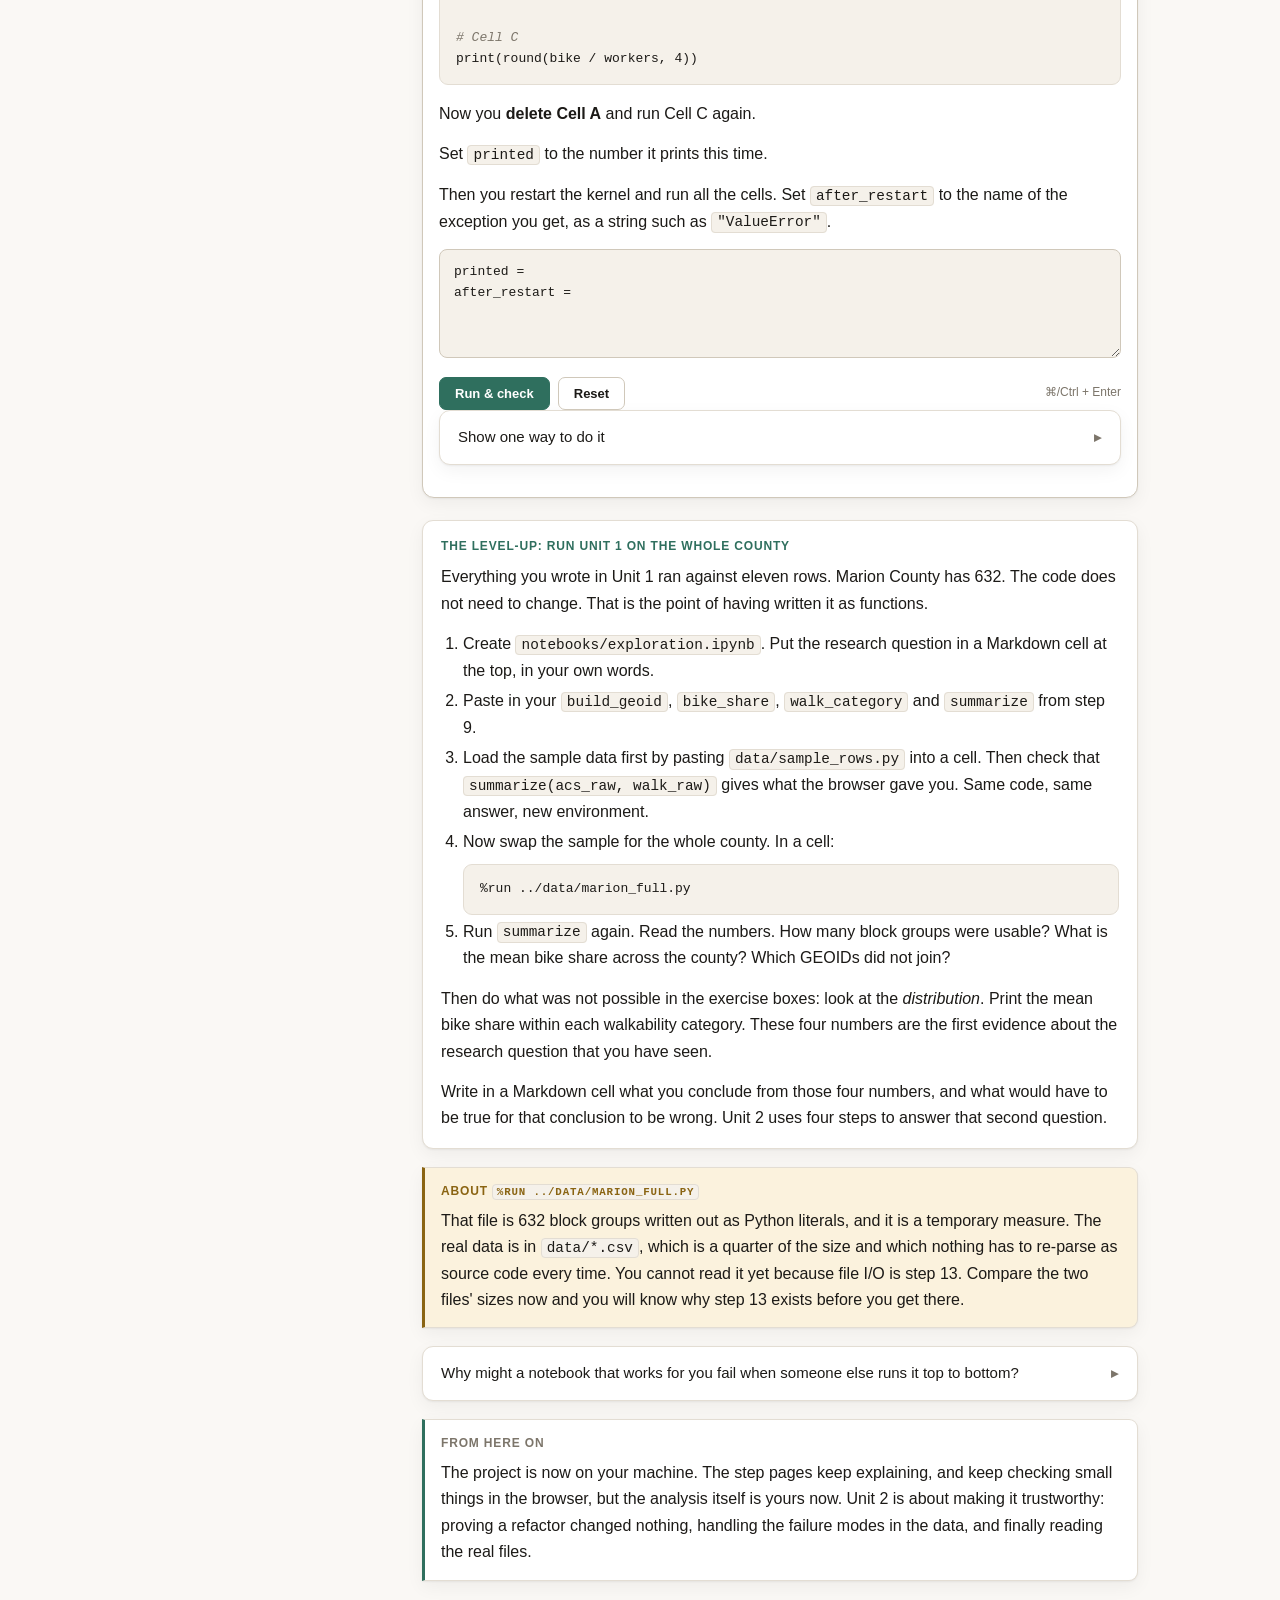
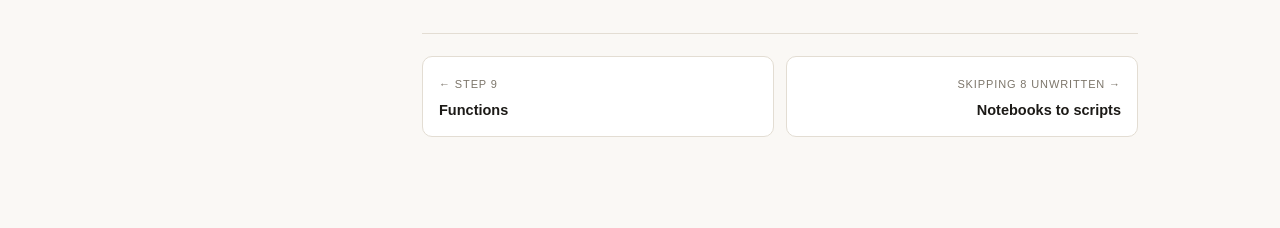
==== commit 2f863059: "Test: literal language only, no figurative or expressive wording A trial of the Simplified Technical" ====
--- a/steps/interlude-jupyter.html
+++ b/steps/interlude-jupyter.html
@@ -20,14 +20,13 @@
       what you have written against the whole county rather than eleven rows.</p>
 
       <h2>Why here, and not at the start</h2>
-      <p>A notebook is a tool for running Python. Handed one on day one you
-      would have had somewhere to type and nothing to type in it. The
-      genuinely tricky thing about notebooks is that they remember more than
-      they show. That is not a lesson you can learn before you have anything
-      worth remembering.</p>
+      <p>A notebook is a tool for running Python. On day one you would have had a
+      place to type code and no code to type. The difficult part of notebooks
+      is that they keep values in memory that the page does not display. You
+      cannot learn that before you have values that you need to keep.</p>
       <p>You do now. <code>build_geoid</code>, <code>bike_share</code>,
       <code>walk_category</code> and <code>summarize</code> are a real pipeline,
-      and the exercise boxes have got too small for them.</p>
+      and they are now too large for the exercise boxes.</p>
 
       <h2>Getting one running</h2>
 <pre>pip install jupyterlab
@@ -37,8 +36,8 @@
       <code>exploration.ipynb</code>.</p>
       <p class="small">If <code>pip</code> is not found, try <code>python3 -m pip
       install jupyterlab</code>. That may install into a Python you did not
-      expect. If so, you have met the problem that the second level-up solves
-      properly with virtual environments. For now, any Jupyter that starts is
+      expect. If so, you have found the problem that the second level-up solves
+      with virtual environments. For now, any Jupyter that starts is
       fine.</p>
 
       <h2>Cells, and the two orders</h2>
@@ -46,16 +45,16 @@
       Shift+Enter runs one and shows its output underneath. That much you can
       see.</p>
       <p>What you cannot see is that a notebook has <em>two</em> orders, and
-      they are allowed to disagree:</p>
+      the two can differ:</p>
       <ul>
         <li><b>Document order</b>: top to bottom, the order a reader sees.</li>
-        <li><b>Execution order</b>: the order you actually pressed
-        Shift+Enter, which is whatever your afternoon happened to be.</li>
+        <li><b>Execution order</b>: the order in which you pressed
+        Shift+Enter, which can be any order.</li>
       </ul>
-      <p>Behind the notebook sits a <b>kernel</b>: a Python process that stays
-      alive between cells and remembers every name you have ever assigned in
-      it. The notebook file is a document. The kernel is a memory. Editing the
-      document does not edit the memory.</p>
+      <p>Each notebook is connected to a <b>kernel</b>: a Python process that
+      keeps running between cells and keeps every name you have assigned in
+      it. The notebook file is a document. The kernel holds the values in
+      memory. Editing the document does not change the values in memory.</p>
 
       <figure>
         <svg viewBox="0 0 720 300" role="img" aria-label="A notebook's document order on the left and the kernel's memory on the right; deleting a cell leaves its variable in memory.">
@@ -98,14 +97,14 @@
           <text x="424" y="240" class="svg-muted" style="font-size:11px">The document on the left is unchanged.</text>
         </svg>
         <figcaption>The notebook on disk and the kernel in memory are two
-        different things. Everything confusing about notebooks comes from
-        forgetting that.</figcaption>
+        different things. The confusing behaviour of notebooks comes from
+        that difference.</figcaption>
       </figure>
 
       <div class="note trap">
         <h4>The failure this causes</h4>
         <p>Your notebook works. You send it to someone. They run it top to
-        bottom and it dies with <code>NameError: name 'home' is not
+        bottom and it stops with <code>NameError: name 'home' is not
         defined</code>, because the definition only ever existed in
         <em>your</em> kernel. This is the single most common way notebook
         analyses turn out to be irreproducible, and the fix is a habit:
@@ -130,13 +129,13 @@
       </table>
       </div>
       <p>Markdown cells hold prose: what you are trying to find out, what a
-      number means, why you threw some rows away. A notebook without them is a
-      transcript. A notebook with them is an argument, and this project is an
-      argument.</p>
+      number means, why you removed some rows. A notebook without them records only
+      what you ran. A notebook with them also gives your reasoning, and this
+      project must give its reasoning.</p>
 
       <h2>Exercises</h2>
-      <p>Two predictions about the kernel, still in the browser. Then the real
-      work moves to your machine.</p>
+      <p>Two predictions about the kernel, still in the browser. Then you do
+      the main work on your machine.</p>
       <div id="ex1"></div>
       <div id="ex2"></div>
 
@@ -161,19 +160,20 @@
           block groups were usable? What is the mean bike share across the
           county? Which GEOIDs did not join?</li>
         </ol>
-        <p>Then do the thing the exercise boxes could not: look at the
+        <p>Then do what was not possible in the exercise boxes: look at the
         <em>distribution</em>. Print the mean bike share within each
-        walkability category. Four numbers, and they are the first real
-        evidence about the research question you have ever seen.</p>
-        <p style="margin-bottom:0">Write in a Markdown cell what those four
-        numbers seem to say, and what would have to be true for it to be
-        wrong. Unit 2 spends four steps on exactly that second question.</p>
+        walkability category. These four numbers are the first evidence about
+        the research question that you have seen.</p>
+        <p style="margin-bottom:0">Write in a Markdown cell what you conclude
+        from those four numbers, and what would have to be true for that
+        conclusion to be wrong. Unit 2 uses four steps to answer that second
+        question.</p>
       </div>
 
       <div class="note warn">
         <h4>About <code>%run ../data/marion_full.py</code></h4>
         <p>That file is 632 block groups written out as Python literals, and it
-        is a stopgap. Real data lives in <code>data/*.csv</code>, which is a
+        is a temporary measure. The real data is in <code>data/*.csv</code>, which is a
         quarter of the size and which nothing has to re-parse as source code
         every time. You cannot read it yet because file I/O is step 13.
         Compare the two files' sizes now and you will know why step 13 exists
@@ -194,8 +194,9 @@
             a console attached to the same kernel.</li>
           </ul>
           <p style="margin-bottom:0">The check is mechanical: restart, run all,
-          and see whether it survives. If it does not, the notebook was never
-          really working. You could not tell. Do it now, at the end of
+          and see whether it runs to the end without an error. If it does not,
+          the notebook never worked from its document alone. You had no sign
+          of that. Do it now, at the end of
           your first session, because this is exactly when a notebook has
           accumulated the most hidden state.</p>
         </div>
@@ -203,7 +204,7 @@
 
       <div class="note">
         <h4>From here on</h4>
-        <p>The project lives on your machine. The step pages keep explaining,
+        <p>The project is now on your machine. The step pages keep explaining,
         and keep checking small things in the browser, but the analysis itself
         is yours now. Unit 2 is about making it trustworthy: proving a
         refactor changed nothing, handling the failure modes in the data, and
@@ -236,7 +237,7 @@
 });
 
 COURSE.exercise("ex2", {
-  id: "int-state", tag: "Exercise 2", title: "Deleted cells, surviving values",
+  id: "int-state", tag: "Exercise 2", title: "Deleted cells, values that remain",
   prompt:
     "<p>Starting from a fresh kernel, you run these three cells in order:</p>" +
     "<pre><span class='c'># Cell A</span>\nbike = 21\n\n<span class='c'># Cell B</span>\nworkers = 1303\n\n<span class='c'># Cell C</span>\nprint(round(bike / workers, 4))</pre>" +
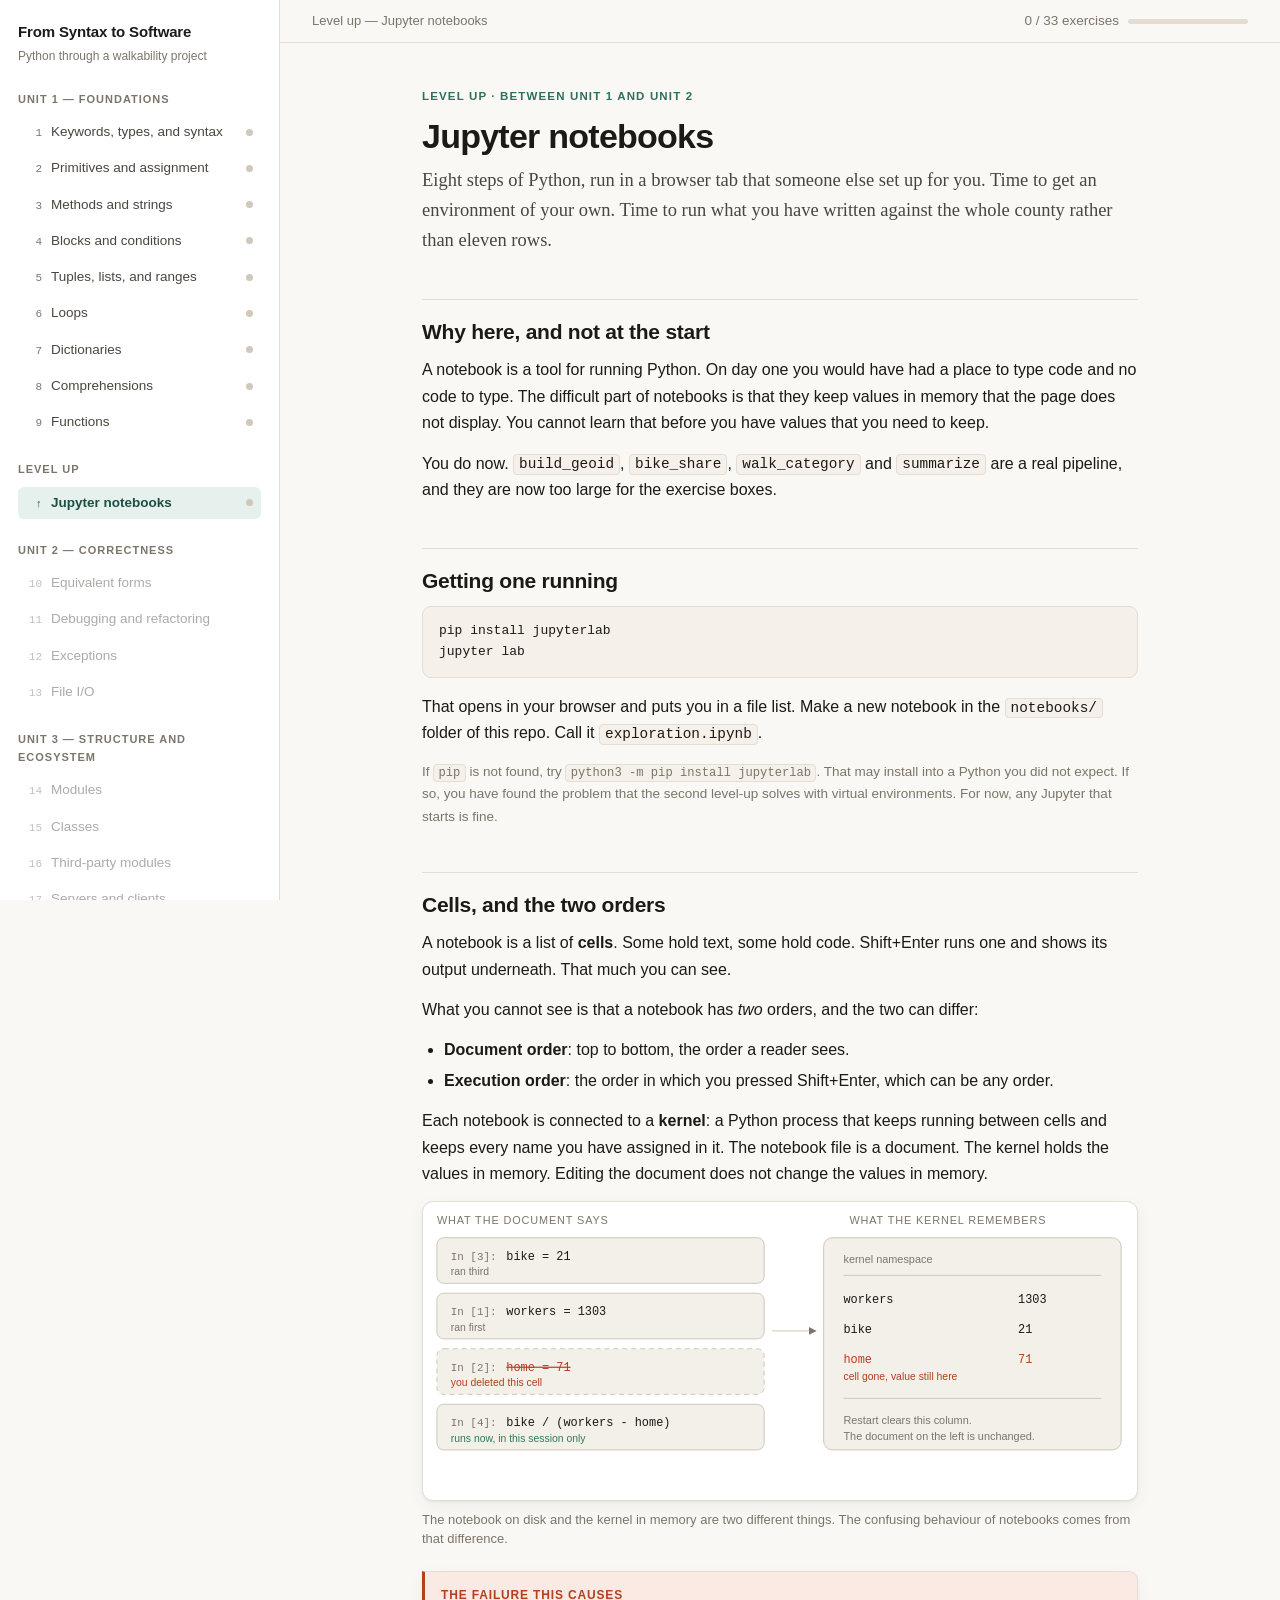
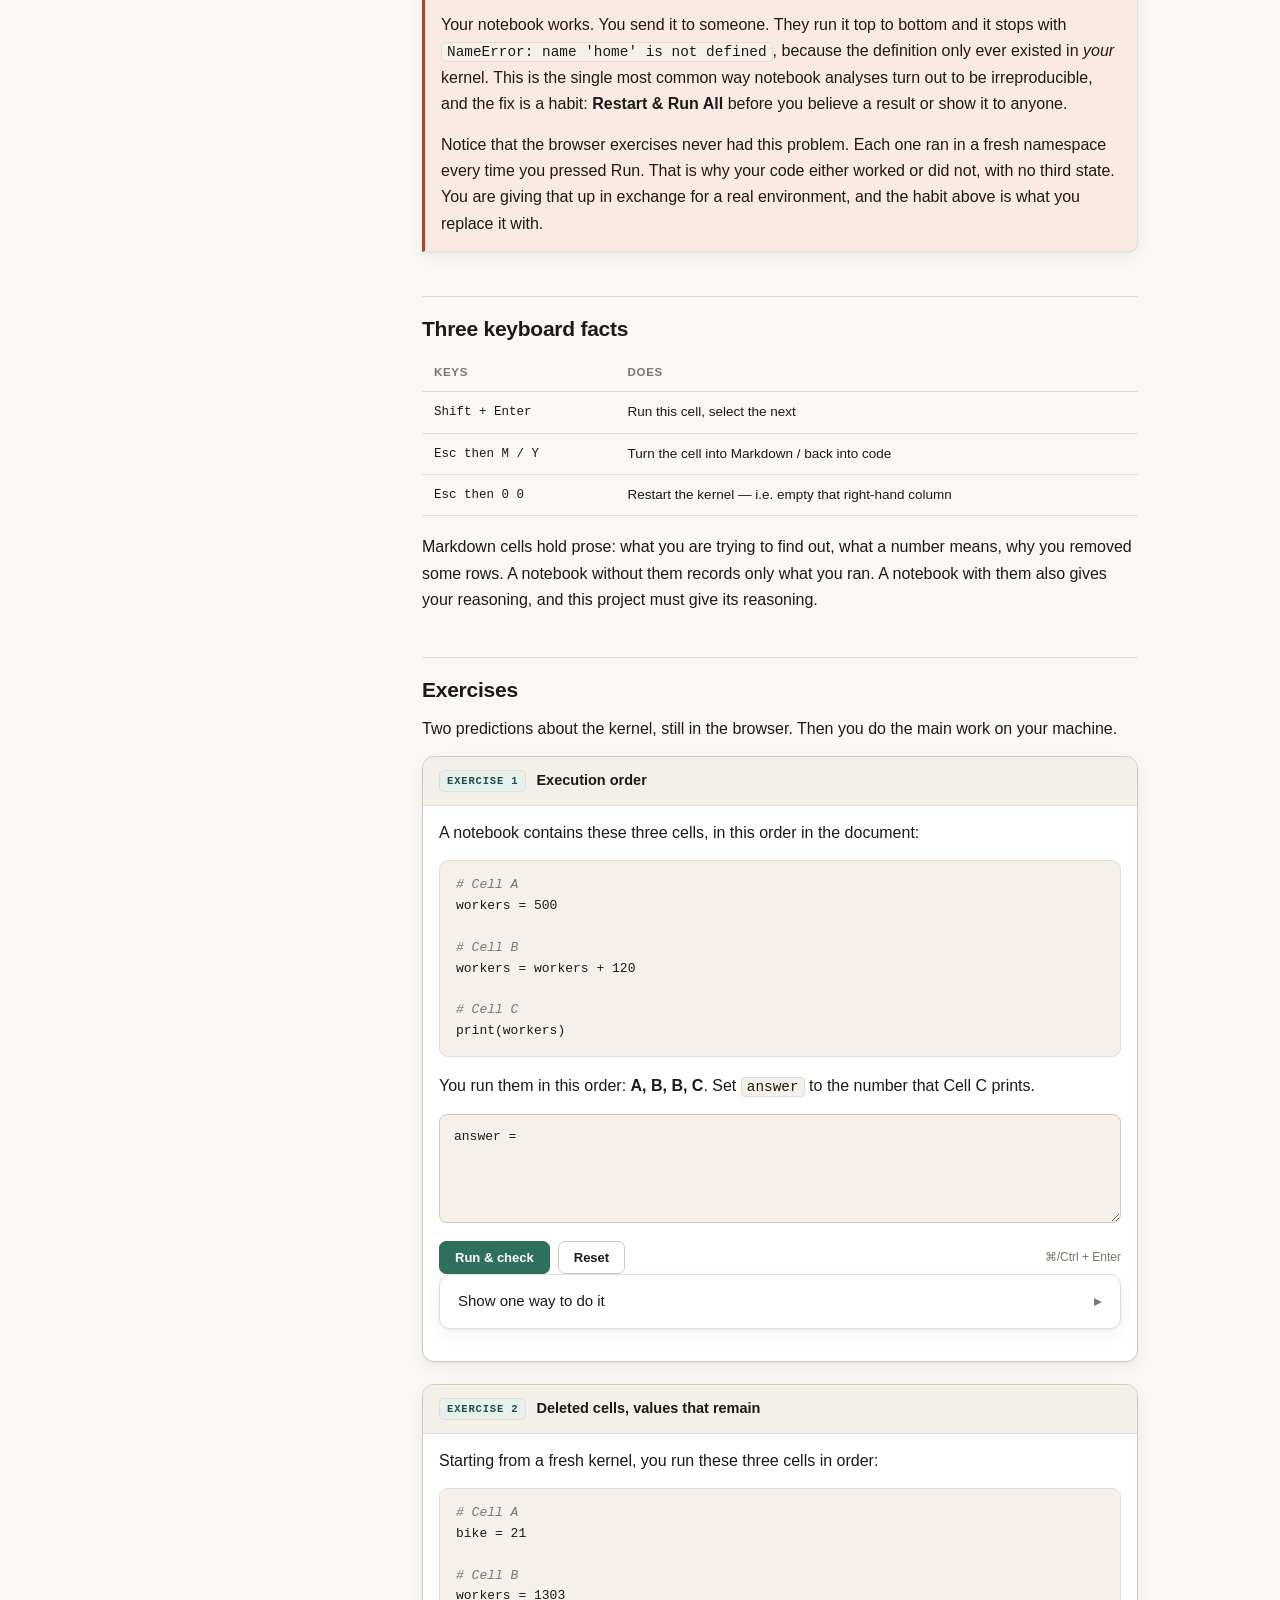
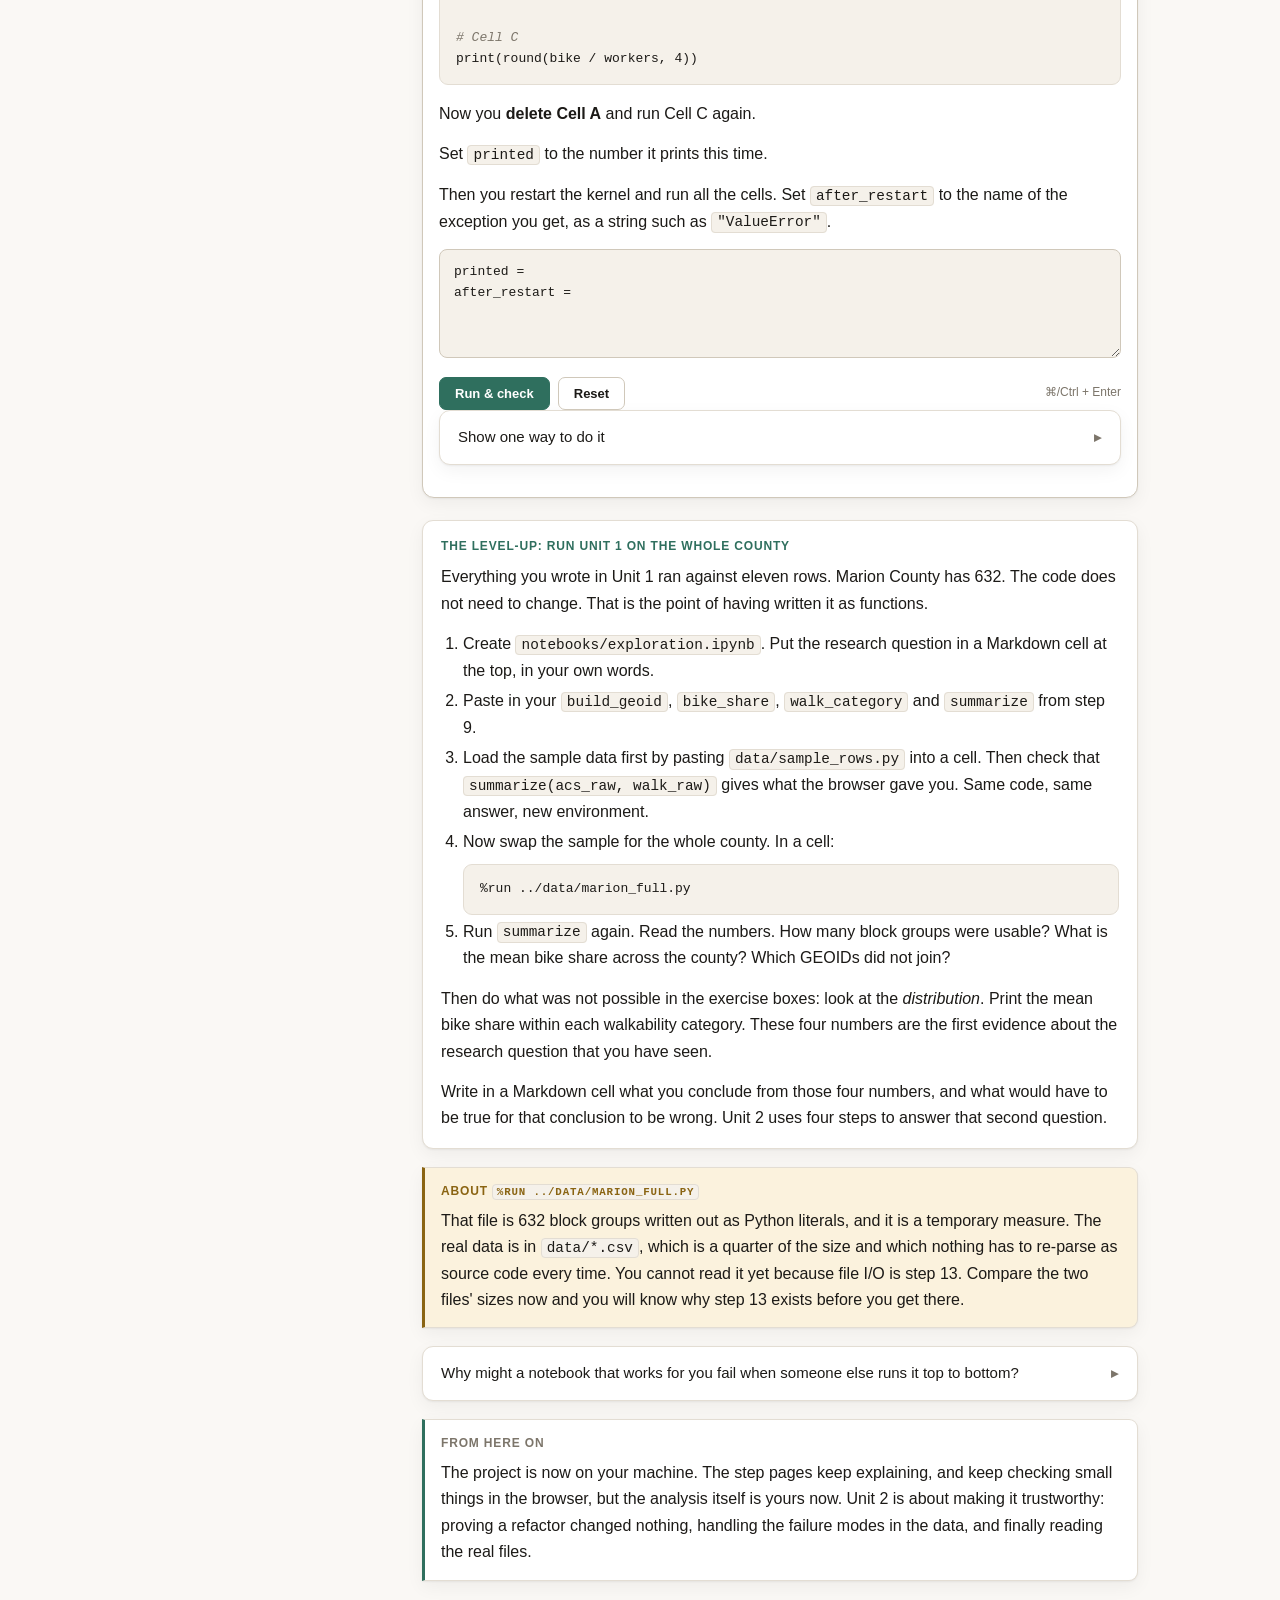
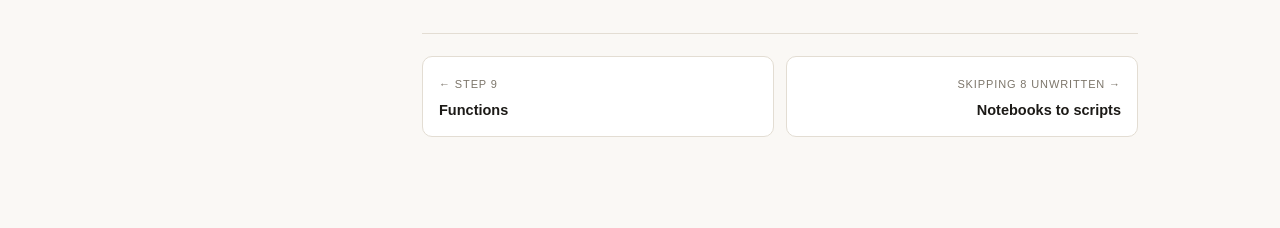
==== commit 543734b4: "Literal language: finish the pass and make it house style Step 5 says "returns", as step 3 now does." ====
--- a/steps/interlude-jupyter.html
+++ b/steps/interlude-jupyter.html
@@ -79,7 +79,7 @@
           <rect class="svg-box" x="14" y="204" width="330" height="46" rx="7"/>
           <text x="28" y="226" class="svg-muted mono" style="font-size:11px">In [4]:</text>
           <text x="84" y="226" class="svg-ink mono">bike / (workers - home)</text>
-          <text x="28" y="242" class="svg-ok" style="font-size:10.5px">still works — for you, today</text>
+          <text x="28" y="242" class="svg-ok" style="font-size:10.5px">runs now, in this session only</text>
 
           <path class="svg-line" d="M352 130 h44" marker-end="url(#a1)"/>
           <defs><marker id="a1" markerWidth="8" markerHeight="8" refX="7" refY="4" orient="auto">
@@ -257,7 +257,7 @@
     "printed = 0.0161        # 21 / 1303, rounded\nafter_restart = \"NameError\"\n\n" +
     "# Deleting the cell removes the line from the document, not the name from\n" +
     "# the kernel. Restarting empties the kernel, and only then does the\n" +
-    "# document have to stand on its own -- which it no longer can."
+    "# document have to run by itself. It no longer can."
 });
 </script>
 </body>
